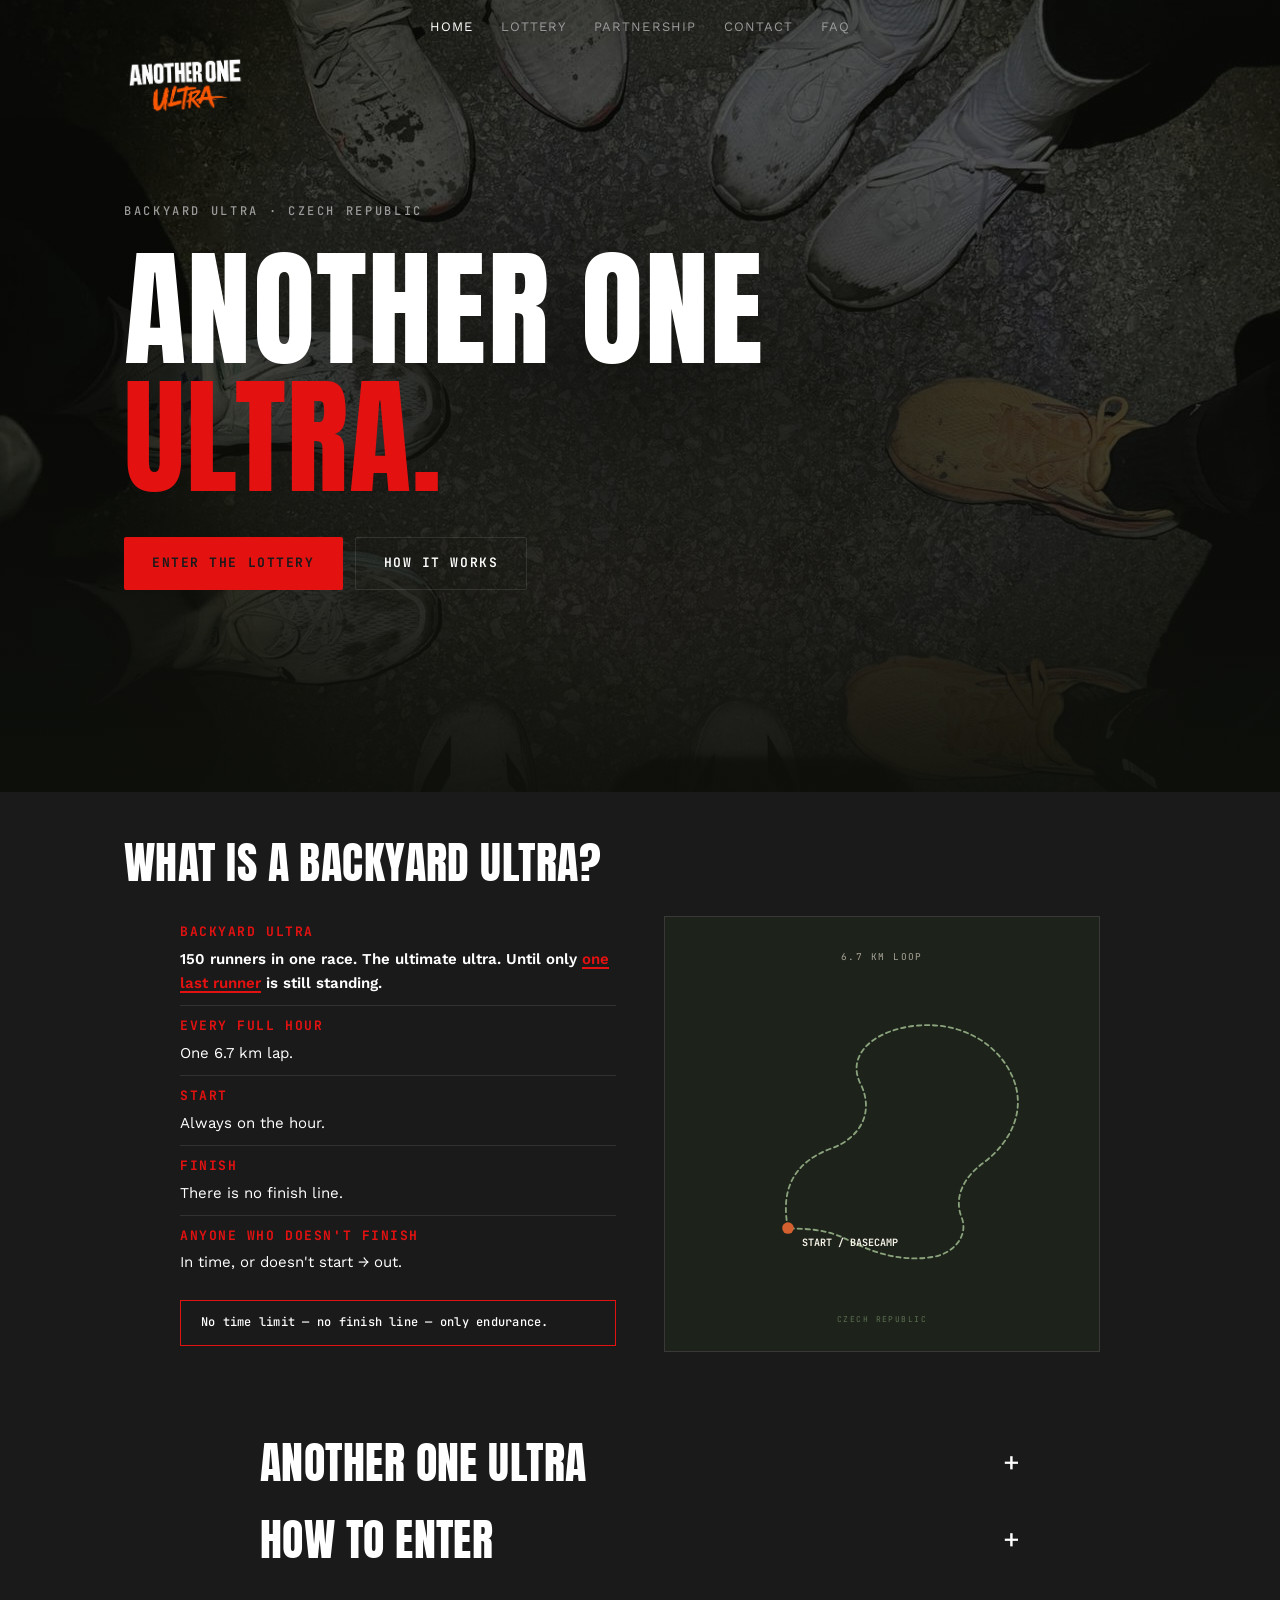
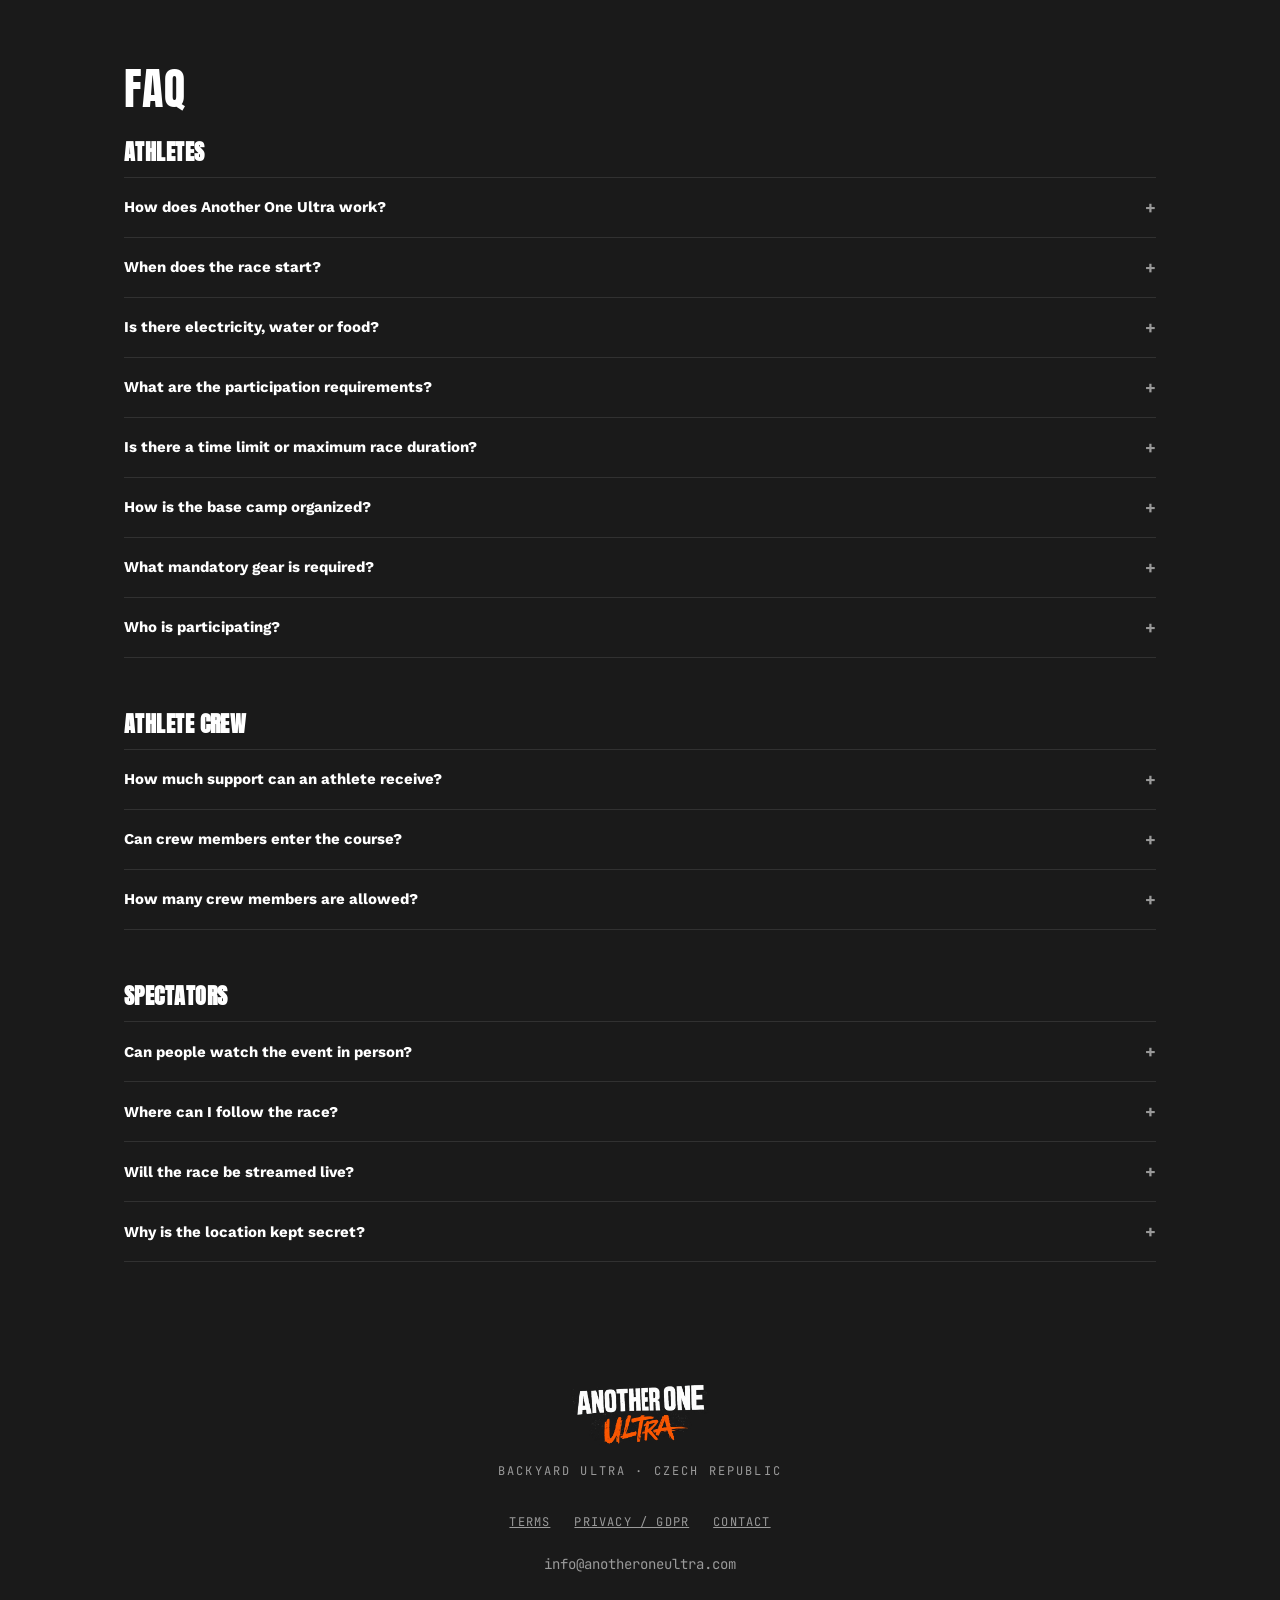
==== index.html @ eb6a9606 "Add files via upload" ====
<!DOCTYPE html>
<html lang="en">
<head>
<meta charset="UTF-8">
<meta name="viewport" content="width=device-width, initial-scale=1.0">
<title>ANOTHER ONE ULTRA — Backyard Ultra, Czech Republic</title>
<link rel="preconnect" href="https://fonts.googleapis.com">
<link rel="preconnect" href="https://fonts.gstatic.com" crossorigin>
<link href="https://fonts.googleapis.com/css2?family=Anton&family=JetBrains+Mono:wght@400;500;700&family=Work+Sans:wght@400;500;600;700&display=swap" rel="stylesheet">
<link rel="stylesheet" href="shared.css?v=2">

</head>
<body>

<nav>
  <div class="inner">
    <button class="menu-toggle" id="menuToggle" aria-label="Menu">
      <span></span><span></span><span></span>
    </button>
    <div class="navlinks">
      <a href="index.html" class="active">Home</a>
      <a href="lottery.html">Lottery</a>
      <a href="partnership.html">Partnership</a>
      <a href="contact.html">Contact</a>
      <a href="faq.html">FAQ</a>
    </div>
    <a href="index.html" class="logo"><img src="logo.png" alt="Another One Ultra"></a>
  </div>
</nav>

<div class="mobile-menu" id="mobileMenu">
  <a href="index.html" class="active">Home</a>
  <a href="lottery.html">Lottery</a>
  <a href="partnership.html">Partnership</a>
  <a href="contact.html">Contact</a>
  <a href="faq.html">FAQ</a>
  <a href="lottery.html" class="nav-cta">Sign up</a>
</div>

<!-- ===== HOME / HERO ===== -->
<header class="hero hero-tall" id="home">
  <img class="hero-photo" src="[data-uri]" alt="" aria-hidden="true">
  <svg class="hero-grain" viewBox="0 0 200 200" preserveAspectRatio="none" xmlns="http://www.w3.org/2000/svg" aria-hidden="true">
    <filter id="grain"><feTurbulence type="fractalNoise" baseFrequency="0.9" numOctaves="2" stitchTiles="stitch"/><feColorMatrix type="saturate" values="0"/></filter>
    <rect width="100%" height="100%" filter="url(#grain)"/>
  </svg>
  <div class="hero-inner wrap">
    <div class="eyebrow">Backyard ultra · Czech Republic</div>
    <h1 class="display">Another one<br><span class="accent">ultra.</span></h1>

    <div class="hero-cta">
      <a href="lottery.html" class="btn-primary">Enter the lottery</a>
      <a href="#format" class="btn-secondary">How it works</a>
    </div>
  </div>
</header>

<!-- ===== WHAT IS A BACKYARD ULTRA ===== -->
<section id="format">
  <div class="wrap">
    <h2 class="section-title display">What is a backyard ultra?</h2>

    <div class="format-center">
      <div class="format-grid">
        <div>
          <div class="format-rule">
            <div class="label">Backyard ultra</div>
            <div class="value lead">150 runners in one race. The ultimate ultra. Until only <span class="hl-ember">one last runner</span> is still standing.</div>
          </div>
          <div class="format-rule">
            <div class="label">Every full hour</div>
            <div class="value">One 6.7 km lap.</div>
          </div>
          <div class="format-rule">
            <div class="label">Start</div>
            <div class="value">Always on the hour.</div>
          </div>
          <div class="format-rule">
            <div class="label">Finish</div>
            <div class="value">There is no finish line.</div>
          </div>
          <div class="format-rule">
            <div class="label">Anyone who doesn't finish</div>
            <div class="value">In time, or doesn't start &rarr; out.</div>
          </div>
          <div class="format-callout">No time limit — no finish line — only endurance.</div>
        </div>

        <div class="course-map">
          <svg viewBox="0 0 600 600" xmlns="http://www.w3.org/2000/svg" preserveAspectRatio="xMidYMid slice">
            <rect width="600" height="600" fill="#1D221B"/>
            <path d="M 170 430
                     C 160 380, 175 340, 230 320
                     C 270 305, 290 270, 270 230
                     C 250 190, 290 155, 350 150
                     C 410 145, 460 175, 480 220
                     C 500 265, 480 310, 440 340
                     C 410 362, 400 390, 410 415
                     C 420 440, 400 465, 370 470
                     C 320 478, 280 460, 250 445
                     C 215 428, 180 432, 170 430 Z"
                  fill="none" stroke="#8AA37C" stroke-width="2.5" stroke-dasharray="6 5" stroke-linecap="round"/>
            <circle cx="170" cy="430" r="8" fill="#D4602F"/>
            <text x="190" y="455" fill="#F4F1E6" font-family="JetBrains Mono, monospace" font-size="14" font-weight="700">START / BASECAMP</text>
            <text x="300" y="60" fill="#A8A597" font-family="JetBrains Mono, monospace" font-size="13" letter-spacing="2" text-anchor="middle">6.7 KM LOOP</text>
            <text x="300" y="560" fill="#5E7253" font-family="JetBrains Mono, monospace" font-size="11" letter-spacing="2" text-anchor="middle">CZECH REPUBLIC</text>
          </svg>
        </div>
      </div>
    </div>
  </div>
</section>

<!-- ===== ANOTHER ONE ULTRA 2.0 / HOW TO ENTER ===== -->
<section id="about">
  <div class="wrap">
    <div class="steps-wrap" id="aboutAnotherOneUltra">
      <button class="steps-toggle" type="button">
        <h2 class="section-title display">Another One Ultra</h2>
        <span class="plus">+</span>
      </button>
      <div class="steps-collapse">
        <div class="sponsor-copy">
          <p>This is it. Another One Ultra is coming to the Czech Republic and we're inviting runners from all over the world to be part of it.</p>
          <p>This year, <span class="hl">150 runners</span> will line up at the start.</p>
          <p>Everyone is welcome to apply, but the final 150 athletes will be <span class="hl">handpicked by the organizing team</span> once the lottery closes.</p>
          <p>Sign up now if you want to be part of it.</p>
        </div>
      </div>
    </div>

    <div class="steps-wrap" id="howToEnterHome">
      <button class="steps-toggle" type="button">
        <h3 class="section-title display">How to enter</h3>
        <span class="plus">+</span>
      </button>
      <div class="steps-collapse">
        <div class="steps">
          <div class="step">
            <div class="num display">01</div>
            <div class="body">
              <div class="hl">Fill out the form using your real name.</div>
              <p>One entry per person only.</p>
            </div>
          </div>
          <div class="step">
            <div class="num display">02</div>
            <div class="body">
              <div class="hl">We will collect all registrations until a date to be announced.</div>
              <p>Follow our Instagram for updates on the registration deadline.</p>
            </div>
          </div>
          <div class="step">
            <div class="num display">03</div>
            <div class="body">
              <div class="hl">After the lottery closes, 150 participants will be selected.</div>
              <p>All selected athletes will receive a personal registration code by email.</p>
            </div>
          </div>
          <div class="step">
            <div class="num display">04</div>
            <div class="body">
              <div class="hl">Using your code, you will have 48 hours to complete the entry</div>
              <p>by paying the registration fee. If the payment is not completed within 48 hours, the code expires and the spot will be reassigned.</p>
            </div>
          </div>
          <div class="step">
            <div class="num display">05</div>
            <div class="body">
              <div class="hl">Once your payment is confirmed, you will receive a final confirmation email.</div>
              <p>If you receive this email, your spot is secured.</p>
            </div>
          </div>
        </div>
      </div>
    </div>
  </div>
</section>

<script>
  document.querySelectorAll('.steps-wrap').forEach(function(wrap){
    var toggle = wrap.querySelector('.steps-toggle');
    var collapse = wrap.querySelector('.steps-collapse');
    toggle.addEventListener('click', function(){
      var isOpen = wrap.classList.toggle('open');
      collapse.style.maxHeight = isOpen ? collapse.scrollHeight + 'px' : null;
    });
  });
</script>

<!-- ===== FAQ ===== -->
<section id="faq">
  <div class="wrap">
    <h2 class="section-title display">FAQ</h2>

    <div class="faq-group">
      <h3>Athletes</h3>
      <div class="faq-item">
        <button class="faq-q">How does Another One Ultra work?<span class="plus">+</span></button>
        <div class="faq-a"><div class="faq-a-inner">Another One Ultra follows the Backyard Ultra format. Every hour, all runners start together on a 6.7 km loop. Anyone who doesn't finish the loop in time and return to the starting corral before the next hour is eliminated. The race continues until only one runner remains — that athlete must then complete one final solo loop to be officially declared the winner.</div></div>
      </div>
      <div class="faq-item">
        <button class="faq-q">When does the race start?<span class="plus">+</span></button>
        <div class="faq-a"><div class="faq-a-inner">It kicks off on Friday in the Czech Republic.</div></div>
      </div>
      <div class="faq-item">
        <button class="faq-q">Is there electricity, water or food?<span class="plus">+</span></button>
        <div class="faq-a"><div class="faq-a-inner">There is no electrical hookup. Water is provided in containers for each athlete. Full catering is not provided — every participant must manage their own nutrition. There is an aid station at the base camp stocked throughout the event, but it is intended only as a supplement and does not replace self-sufficiency.</div></div>
      </div>
      <div class="faq-item">
        <button class="faq-q">What are the participation requirements?<span class="plus">+</span></button>
        <div class="faq-a"><div class="faq-a-inner">Before the start, every athlete must sign a waiver. This document, including all terms and conditions, will be made available ahead of time.</div></div>
      </div>
      <div class="faq-item">
        <button class="faq-q">Is there a time limit or maximum race duration?<span class="plus">+</span></button>
        <div class="faq-a"><div class="faq-a-inner">No. There is no set end time. The race goes on until only one person is able to complete a loop. This unpredictability is exactly what makes the format so unique and challenging.</div></div>
      </div>
      <div class="faq-item">
        <button class="faq-q">How is the base camp organized?<span class="plus">+</span></button>
        <div class="faq-a"><div class="faq-a-inner">Each participant is allocated a 3x3 meter space at the base camp, marked in advance and assigned on a first come, first served basis. As runners drop out during the race, remaining camps may be moved closer to the starting line.</div></div>
      </div>
      <div class="faq-item">
        <button class="faq-q">What mandatory gear is required?<span class="plus">+</span></button>
        <div class="faq-a"><div class="faq-a-inner">Each participant must wear a working headlamp when running in twilight or darkness. Participation without this mandatory gear is not allowed.</div></div>
      </div>
      <div class="faq-item">
        <button class="faq-q">Who is participating?<span class="plus">+</span></button>
        <div class="faq-a"><div class="faq-a-inner">The starting field consists of international ultra runners, athletes, well-known sports personalities, content creators and selected lottery participants.</div></div>
      </div>
    </div>

    <div class="faq-group">
      <h3>Athlete crew</h3>
      <div class="faq-item">
        <button class="faq-q">How much support can an athlete receive?<span class="plus">+</span></button>
        <div class="faq-a"><div class="faq-a-inner">In the base camp, crew members can fully assist their athlete — with setup, nutrition, and preparation for the next loop. However, once the athlete enters the course, any kind of support is strictly prohibited. Even handing over food or gear during a loop will result in the runner's immediate disqualification (DNF).</div></div>
      </div>
      <div class="faq-item">
        <button class="faq-q">Can crew members enter the course?<span class="plus">+</span></button>
        <div class="faq-a"><div class="faq-a-inner">No. Crew members are not allowed on the course. If this rule is broken, the corresponding athlete will be automatically disqualified.</div></div>
      </div>
      <div class="faq-item">
        <button class="faq-q">How many crew members are allowed?<span class="plus">+</span></button>
        <div class="faq-a"><div class="faq-a-inner">Each runner may have up to three crew members. Having a crew is optional, not mandatory.</div></div>
      </div>
    </div>

    <div class="faq-group">
      <h3>Spectators</h3>
      <div class="faq-item">
        <button class="faq-q">Can people watch the event in person?<span class="plus">+</span></button>
        <div class="faq-a"><div class="faq-a-inner">No, on-site spectators are not allowed. This ensures safety and smooth operations during the race.</div></div>
      </div>
      <div class="faq-item">
        <button class="faq-q">Where can I follow the race?<span class="plus">+</span></button>
        <div class="faq-a"><div class="faq-a-inner">All highlights, updates and important information will be shared on our official Instagram channel @anotheroneultra. The race will be streamed live on YouTube, with selected highlights and additional content available after the event.</div></div>
      </div>
      <div class="faq-item">
        <button class="faq-q">Will the race be streamed live?<span class="plus">+</span></button>
        <div class="faq-a"><div class="faq-a-inner">Yes! There will be a 24/7 livestream broadcasting the race from start to finish. In addition, updates, stories, and behind-the-scenes content will be shared regularly on Instagram.</div></div>
      </div>
      <div class="faq-item">
        <button class="faq-q">Why is the location kept secret?<span class="plus">+</span></button>
        <div class="faq-a"><div class="faq-a-inner">The exact location is not disclosed in order to guarantee the safety and smooth running of the event.</div></div>
      </div>
    </div>
  </div>
</section>

<script>
  document.querySelectorAll('.faq-q').forEach(function(btn){
    btn.addEventListener('click', function(){
      var item = btn.closest('.faq-item');
      var answer = item.querySelector('.faq-a');
      var isOpen = item.classList.contains('open');

      document.querySelectorAll('.faq-item.open').forEach(function(openItem){
        if(openItem !== item){
          openItem.classList.remove('open');
          openItem.querySelector('.faq-a').style.maxHeight = null;
        }
      });

      if(isOpen){
        item.classList.remove('open');
        answer.style.maxHeight = null;
      } else {
        item.classList.add('open');
        answer.style.maxHeight = answer.scrollHeight + 'px';
      }
    });
  });
</script>

<footer>
  <div class="wrap">
    <div class="footer-logo"><img src="logo.png" alt="Another One Ultra"></div>
    <div class="footer-tagline mono">BACKYARD ULTRA · CZECH REPUBLIC</div>
    <div class="footer-links">
      <a href="terms.html">Terms</a>
      <a href="privacy.html">Privacy / GDPR</a>
      <a href="contact.html">Contact</a>
    </div>
    <div class="footer-email"><a href="mailto:info@anotheroneultra.com">info@anotheroneultra.com</a></div>
  </div>
</footer>

<script>
  (function(){
    var toggle = document.getElementById('menuToggle');
    var menu = document.getElementById('mobileMenu');
    if (toggle && menu) {
      toggle.addEventListener('click', function(){
        var isOpen = menu.classList.toggle('open');
        toggle.classList.toggle('open', isOpen);
        document.body.style.overflow = isOpen ? 'hidden' : '';
      });
      menu.querySelectorAll('a').forEach(function(link){
        link.addEventListener('click', function(){
          menu.classList.remove('open');
          toggle.classList.remove('open');
          document.body.style.overflow = '';
        });
      });
    }
  })();

  (function(){
    var nav = document.querySelector('nav');
    if (!nav) return;
    function onScroll(){
      if (window.scrollY > 10) {
        nav.classList.add('scrolled');
      } else {
        nav.classList.remove('scrolled');
      }
    }
    onScroll();
    window.addEventListener('scroll', onScroll, { passive: true });
  })();
</script>

</body>
</html>
---- shared.css ----
:root{
  --ink:#1A1A1A;
  --ink-soft:#242424;
  --card:#222222;
  --paper:#FFFFFF;
  --paper-dim:#9A9A9A;
  --moss:#9A9A9A;
  --moss-dim:#707070;
  --ember:#E41111;
  --line: rgba(255,255,255,0.10);
}
*{box-sizing:border-box; margin:0; padding:0;}
html{scroll-behavior:smooth;}
body{
  background:var(--ink);
  color:var(--paper);
  font-family:'Work Sans', sans-serif;
  line-height:1.6;
  -webkit-font-smoothing:antialiased;
}
.wrap{max-width:1080px; margin:0 auto; padding:0 24px;}
.mono{font-family:'JetBrains Mono', monospace;}
.display{
  font-family:'Anton', sans-serif;
  text-transform:uppercase;
  letter-spacing:0.01em;
  line-height:1;
  font-weight:400;
}
a{color:inherit;}

/* ===== NAV ===== */
nav{
  position:fixed; top:0; left:0; right:0; z-index:200;
  background:transparent; border-bottom:1px solid transparent;
  transition:background-color .25s ease, border-color .25s ease;
}
nav.scrolled{
  background:var(--ink); border-bottom:1px solid var(--line);
}
nav .inner{
  display:grid; grid-template-columns:1fr auto 1fr; align-items:center; gap:24px;
  padding:20px 24px; max-width:1080px; margin:0 auto;
}
.logo{
  display:flex; align-items:center;
  justify-self:start; grid-column:1;
}
.logo img{
  height:56px; width:auto; display:block;
}
.navlinks{
  display:flex; gap:28px; font-size:13px; letter-spacing:0.08em; text-transform:uppercase;
  justify-self:center; grid-column:2; align-items:center; white-space:nowrap;
}
.navlinks a{text-decoration:none; color:var(--paper-dim); transition:color .2s; line-height:1;}
.navlinks a:hover{color:var(--moss);}
.navlinks a.active{color:var(--paper);}

/* ===== MOBILE MENU TOGGLE ===== */
.menu-toggle{
  display:none;
  justify-self:start;
  width:36px; height:36px;
  background:none; border:none; cursor:pointer;
  position:relative; z-index:200;
  padding:0;
}
.menu-toggle span{
  position:absolute; top:50%; left:50%;
  width:20px; height:2px; background:var(--paper);
  transform-origin:center;
  transition:transform .25s ease;
}
.menu-toggle span:nth-child(1){transform:translate(-50%,-50%);}
.menu-toggle span:nth-child(2){transform:translate(-50%,-50%) rotate(90deg);}
.menu-toggle span:nth-child(3){display:none;}
.menu-toggle.open span:nth-child(1){transform:translate(-50%,-50%) rotate(45deg);}
.menu-toggle.open span:nth-child(2){transform:translate(-50%,-50%) rotate(-45deg);}

.mobile-menu{
  display:none;
  position:fixed; inset:0; z-index:190;
  background:var(--ink);
  flex-direction:column; align-items:center; justify-content:center;
  gap:32px;
  opacity:0; transform:translateY(-12px);
  pointer-events:none;
  transition:opacity .25s ease, transform .25s ease;
}
.mobile-menu.open{display:flex; opacity:1; transform:translateY(0); pointer-events:auto;}
.mobile-menu a{
  font-family:'JetBrains Mono', monospace; font-size:22px; letter-spacing:0.12em;
  text-transform:uppercase; text-decoration:none; color:var(--paper-dim);
  transition:color .2s;
}
.mobile-menu a.active, .mobile-menu a:hover{color:var(--paper);}
.mobile-menu .nav-cta{margin-top:8px;}

@media (max-width: 860px){
  .navlinks{display:none;}
  .menu-toggle{display:block; grid-column:1; justify-self:start;}
  .logo{grid-column:2;}
  .logo img{height:38px;}
  .mobile-menu{display:flex;}
}

/* ===== HERO (shared across pages) ===== */
.hero{
  min-height:60vh; display:flex; align-items:center; justify-content:flex-start;
  position:relative; overflow:hidden; text-align:left;
  border-bottom:none;
  background:#0D0F0B;
}
.hero.hero-tall{min-height:88vh;}
.hero-photo{
  position:absolute; inset:0; z-index:0; width:100%; height:100%;
  object-fit:cover; object-position:center 30%;
  filter:grayscale(0.15);
}
.hero::before{
  content:"";
  position:absolute; inset:0; z-index:1;
  background:
    radial-gradient(ellipse 55% 45% at 50% 45%, rgba(13,15,11,0.75), transparent 70%),
    linear-gradient(180deg, rgba(13,15,11,0.40) 0%, rgba(13,15,11,0.30) 35%, rgba(13,15,11,0.92) 100%),
    radial-gradient(circle at 50% 90%, rgba(212,96,47,0.08), transparent 60%);
  pointer-events:none;
}
.hero-grain{
  position:absolute; inset:0; z-index:2; width:100%; height:100%;
  opacity:0.12; mix-blend-mode:overlay; pointer-events:none;
}
.hero-inner{position:relative; z-index:3; padding:80px 24px; width:100%; max-width:1080px; margin:0 auto;}
.eyebrow{
  font-family:'JetBrains Mono', monospace; font-size:12px; font-weight:500;
  letter-spacing:0.22em; text-transform:uppercase; color:var(--moss);
  margin-bottom:24px;
}
.hero h1{
  font-size:clamp(48px, 11vw, 128px);
  color:var(--paper);
}
.hero h1.page-title{font-size:clamp(36px, 7vw, 76px);}
.hero h1 .accent{color:var(--ember);}
.hero-sub{
  margin:28px 0 0; font-size:17px; color:var(--paper); max-width:440px; line-height:1.5;
}
.hero-cta{margin-top:36px; display:flex; gap:12px; justify-content:flex-start; flex-wrap:wrap;}
.btn-secondary{
  display:inline-flex; align-items:center; justify-content:center; gap:8px;
  font-family:'JetBrains Mono', monospace; font-weight:600;
  font-size:13px; letter-spacing:0.12em; text-transform:uppercase;
  background:transparent; color:var(--paper); border:1px solid var(--line);
  padding:15px 28px; text-decoration:none; cursor:pointer; border-radius:2px;
  transition:border-color .2s;
}
.btn-secondary:hover{border-color:var(--moss);}

/* ===== SECTION GENERAL ===== */
section{padding:40px 0; border-bottom:none;}
.section-title{
  font-size:clamp(28px, 4vw, 44px); text-align:left; margin-bottom:24px;
}
.section-lead{
  max-width:720px; margin:-8px 0 24px; text-align:left;
  font-size:16px; color:var(--paper-dim); line-height:1.5;
}

/* ===== FORMAT (centered two-column block) ===== */
#format{padding:48px 0;}
#format .section-title{margin-bottom:32px;}
.format-center{max-width:920px; margin:0 auto;}
.format-grid{display:grid; grid-template-columns:1fr 1fr; gap:48px; align-items:center;}
@media (max-width:860px){ .format-grid{grid-template-columns:1fr; gap:32px;} }
.format-rule{padding:10px 0; border-top:1px solid var(--line);}
.format-rule:first-child{border-top:none; padding-top:0;}
.format-rule .label{
  font-family:'JetBrains Mono', monospace; font-size:13px; font-weight:700;
  letter-spacing:0.12em; text-transform:uppercase; color:var(--ember); margin-bottom:4px;
}
.format-rule .value{font-size:15px; color:var(--paper);}
.format-rule .value.lead{font-weight:600;}
.format-rule .value .hl-ember{
  color:var(--ember); text-decoration:underline; text-decoration-color:var(--ember);
  text-decoration-thickness:2px; text-underline-offset:3px;
}
.format-callout{
  margin-top:16px; padding:12px 20px; border:1px solid var(--ember);
  font-family:'JetBrains Mono', monospace; font-size:12px; font-weight:500;
  letter-spacing:0.02em; color:var(--paper); text-align:left;
}

.course-map{
  aspect-ratio:1/1; border:1px solid var(--line); background:var(--card);
  overflow:hidden;
}
.course-map svg{width:100%; height:100%; display:block;}

/* ===== LOTTERY ===== */
#lottery-section{
  position:relative;
  background-image:
    linear-gradient(180deg, rgba(17,20,15,0.88) 0%, rgba(17,20,15,0.94) 60%, var(--ink) 100%),
    url('[data-uri]');
  background-size:cover; background-position:center 35%; background-repeat:no-repeat;
}
#lottery-section .section-title{margin-bottom:0;}
.marquee{
  overflow:hidden; white-space:nowrap; position:relative;
  padding:22px 0; margin:48px 0; background:var(--ember);
}
.marquee-grain{
  position:absolute; inset:0; width:100%; height:100%; opacity:0.22; mix-blend-mode:multiply; pointer-events:none;
}
.marquee-track{display:inline-flex; gap:40px; animation:marquee 22s linear infinite; position:relative; z-index:1;}
.marquee span{
  font-family:'Anton', sans-serif; text-transform:uppercase; font-size:clamp(20px,3.4vw,34px);
  letter-spacing:0.02em; color:var(--ink); display:inline-flex; align-items:center; gap:40px;
}
.marquee span .dot{color:var(--paper); font-family:'JetBrains Mono', monospace; font-size:0.6em;}
@keyframes marquee{
  from{transform:translateX(0);}
  to{transform:translateX(-50%);}
}
.lottery-grid{display:grid; grid-template-columns:1.1fr 0.9fr; gap:56px; align-items:start;}
@media (max-width:860px){ .lottery-grid{grid-template-columns:1fr; gap:40px;} }
.lottery-copy p{font-size:16px; color:var(--paper); margin-bottom:12px; line-height:1.5;}
.lottery-copy .hl{color:var(--ember); font-weight:600;}
.lottery-card{
  border:1px solid var(--moss-dim); background:var(--card); padding:32px;
  display:flex; flex-direction:column; gap:8px;
}
.lottery-card .tag{
  font-family:'JetBrains Mono', monospace; font-size:11px; letter-spacing:0.18em;
  text-transform:uppercase; color:var(--moss); margin-bottom:8px;
}
.lottery-card h3{font-size:24px; margin-bottom:14px;}
.lottery-stats{display:grid; grid-template-columns:1fr 1fr; gap:1px; background:var(--line); border:1px solid var(--line); margin-bottom:20px;}
.lottery-stat{background:var(--ink); padding:16px;}
.lottery-stat .val{font-family:'JetBrains Mono', monospace; font-size:22px; font-weight:700;}
.lottery-stat .lbl{font-size:11px; letter-spacing:0.1em; text-transform:uppercase; color:var(--paper-dim); margin-top:4px;}

/* ===== HOW IT WORKS (lottery steps) ===== */
.steps-toggle{
  max-width:760px; margin:0 auto;
  display:flex; align-items:center; justify-content:space-between;
  cursor:pointer; padding:0 0 24px; border:none; background:none; width:100%;
  text-align:left; color:var(--paper); font:inherit;
}
.steps-wrap + .steps-wrap{margin-top:8px;}
.steps-toggle .section-title{margin-bottom:0; text-align:left; flex:1; color:var(--paper);}
.steps-toggle .plus{
  font-family:'JetBrains Mono', monospace; font-size:28px; color:var(--paper);
  flex-shrink:0; transition:transform .2s; margin-left:24px;
}
.steps-wrap.open .steps-toggle .plus{transform:rotate(45deg);}
.steps-collapse{max-height:0; overflow:hidden; transition:max-height .3s ease;}
.steps-collapse .sponsor-copy{padding-top:8px; margin-bottom:0;}
.steps{max-width:760px; margin:0 auto; counter-reset:step; padding-top:8px;}
.step{
  display:grid; grid-template-columns:48px 1fr; gap:20px;
  padding:14px 0; border-top:1px solid var(--line);
}
.step:first-child{border-top:none; padding-top:0;}
.step .num{
  font-family:'Anton', sans-serif; font-size:24px; color:var(--ember);
}
.step .body p{font-size:15px; line-height:1.6; color:var(--paper); margin-top:4px;}
.step .body .hl{color:var(--paper); font-weight:600; font-size:15px;}
.steps-note{
  max-width:760px; margin:24px 0 0; text-align:left;
  font-size:14px; color:var(--paper-dim);
}
.steps-note a{color:var(--ember); text-decoration:underline;}

/* ===== PARTNERSHIP / CONTACT ===== */
.sponsor-copy{max-width:900px; margin:0 0 24px; text-align:left;}
.sponsor-copy p{font-size:18px; color:var(--paper); margin-bottom:10px; line-height:1.5;}
.sponsor-copy .cta{font-family:'JetBrains Mono', monospace; color:var(--ember); font-weight:700; letter-spacing:0.06em; font-size:18px;}

.form-grid{max-width:640px; margin:0 auto; display:flex; flex-direction:column; gap:24px;}
.form-row{display:grid; grid-template-columns:1fr 1fr; gap:16px;}
@media (max-width:560px){ .form-row{grid-template-columns:1fr;} }
.field label{
  display:block; font-size:14px; font-weight:600; margin-bottom:8px;
}
.field label .req{
  font-family:'JetBrains Mono', monospace; font-size:12px; font-weight:400;
  color:var(--paper-dim); text-transform:none; margin-left:6px;
}
.field input, .field textarea, .field select{
  width:100%; background:var(--card); border:1px solid var(--line);
  border-radius:2px; padding:12px 14px; color:var(--paper);
  font-family:'Work Sans', sans-serif; font-size:14px;
  outline:none; transition:border-color .2s;
}
.field input:focus, .field textarea:focus, .field select:focus{border-color:var(--moss);}
.field textarea{min-height:140px; resize:vertical;}
.field select{appearance:none; cursor:pointer;}
.btn-primary{
  display:inline-flex; align-items:center; justify-content:center; gap:8px;
  font-family:'JetBrains Mono', monospace; font-weight:700;
  font-size:13px; letter-spacing:0.12em; text-transform:uppercase;
  background:var(--ember); color:var(--ink); padding:16px 28px;
  text-decoration:none; border:none; cursor:pointer; border-radius:2px;
  transition:opacity .2s;
}
.btn-primary:hover{opacity:0.88;}
.form-grid .btn-primary{width:100%;}
.form-status{
  text-align:center; font-size:14px; font-family:'JetBrains Mono', monospace;
  min-height:20px;
}
.form-status.success{color:var(--moss);}
.form-status.error{color:var(--ember);}

.contact-links{max-width:640px; margin:48px 0 0; text-align:left;}
.contact-links p{font-size:15px; color:var(--paper-dim); margin-bottom:8px;}
.contact-links a{color:var(--ember); text-decoration:underline;}

/* ===== FAQ ===== */
.faq-group{margin-bottom:48px;}
.faq-group:last-child{margin-bottom:0;}
.faq-group h3{
  font-family:'Anton', sans-serif; text-transform:uppercase; font-size:22px;
  letter-spacing:0.02em; margin-bottom:8px;
}
.faq-item{border-top:1px solid var(--line);}
.faq-item:last-child{border-bottom:1px solid var(--line);}
.faq-q{
  width:100%; background:none; border:none; color:var(--paper);
  text-align:left; padding:18px 0; font-size:15px; font-weight:700;
  cursor:pointer; display:flex; justify-content:space-between; align-items:center; gap:16px;
  font-family:'Work Sans', sans-serif;
}
.faq-q .plus{
  font-family:'JetBrains Mono', monospace; font-size:18px; color:var(--moss);
  flex-shrink:0; transition:transform .2s;
}
.faq-item.open .plus{transform:rotate(45deg);}
.faq-a{
  max-height:0; overflow:hidden; transition:max-height .25s ease;
}
.faq-a-inner{padding:0 0 18px; font-size:15px; line-height:1.5; color:var(--paper-dim); max-width:760px;}

/* ===== LEGAL PAGES ===== */
.legal h2{font-size:clamp(24px,4vw,36px); margin-bottom:8px;}
.legal h3{font-size:18px; margin:32px 0 8px; color:var(--paper);}
.legal p, .legal li{font-size:16px; line-height:1.5; color:var(--paper); margin-bottom:10px;}
.legal ul{padding-left:20px; margin-bottom:12px;}
.legal .updated{font-family:'JetBrains Mono', monospace; font-size:12px; color:var(--moss); margin-bottom:32px; letter-spacing:0.05em;}

/* ===== FOOTER ===== */
footer{padding:80px 0; text-align:center;}
.footer-logo{display:flex; justify-content:center; margin-bottom:16px;}
.footer-logo img{height:64px; width:auto;}
.footer-tagline{
  font-size:12px; letter-spacing:0.18em; text-transform:uppercase;
  color:var(--paper-dim); margin-bottom:32px;
}
.footer-links{
  font-family:'JetBrains Mono', monospace; font-size:12px; letter-spacing:0.1em; text-transform:uppercase;
  display:flex; gap:24px; justify-content:center; margin-bottom:20px; flex-wrap:wrap;
}
.footer-links a{text-decoration:underline; color:var(--paper-dim); transition:color .2s;}
.footer-links a:hover{color:var(--ember);}
.footer-email{font-family:'JetBrains Mono', monospace; font-size:14px; color:var(--paper-dim);}
.footer-email a{text-decoration:none; color:var(--paper-dim); transition:color .2s;}
.footer-email a:hover{color:var(--moss);}
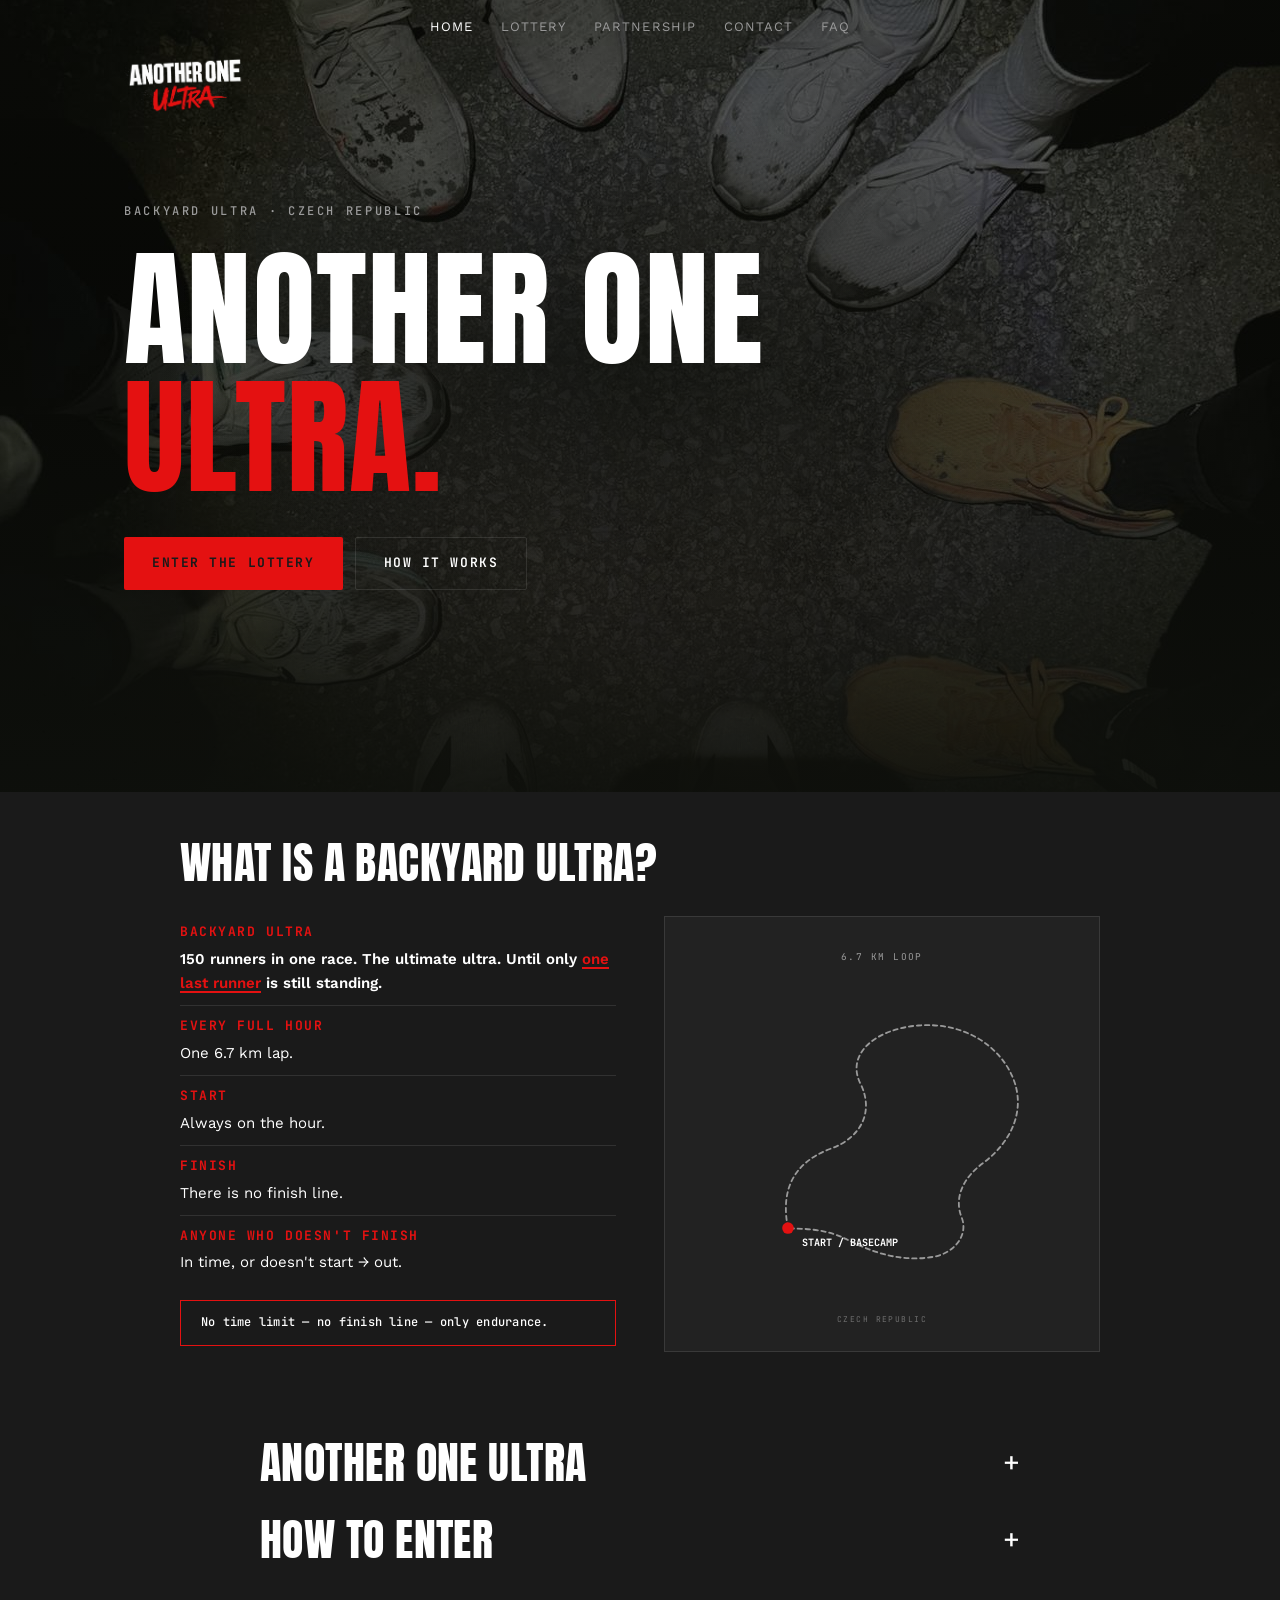
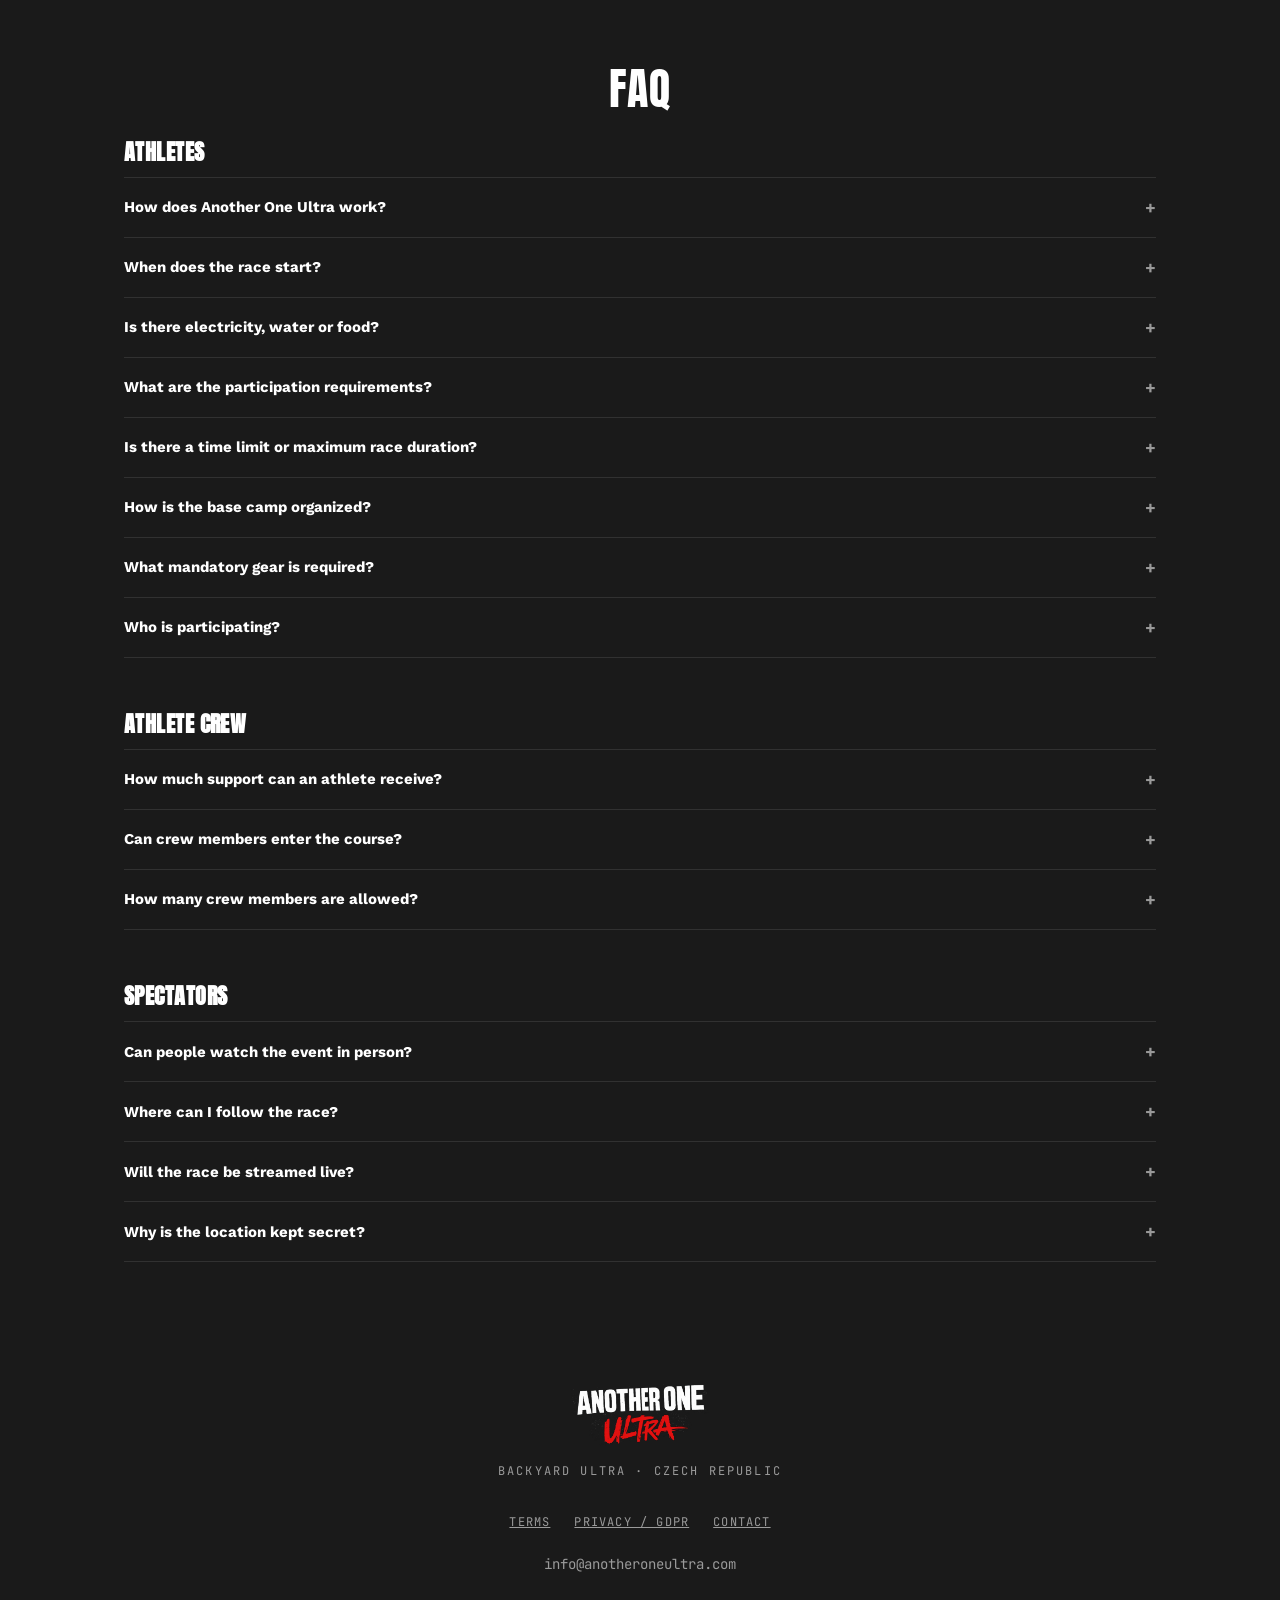
==== commit a0124ec8: "Add files via upload" ====
--- a/index.html
+++ b/index.html
@@ -88,7 +88,7 @@
 
         <div class="course-map">
           <svg viewBox="0 0 600 600" xmlns="http://www.w3.org/2000/svg" preserveAspectRatio="xMidYMid slice">
-            <rect width="600" height="600" fill="#1D221B"/>
+            <rect width="600" height="600" fill="#222222"/>
             <path d="M 170 430
                      C 160 380, 175 340, 230 320
                      C 270 305, 290 270, 270 230
@@ -99,11 +99,11 @@
                      C 420 440, 400 465, 370 470
                      C 320 478, 280 460, 250 445
                      C 215 428, 180 432, 170 430 Z"
-                  fill="none" stroke="#8AA37C" stroke-width="2.5" stroke-dasharray="6 5" stroke-linecap="round"/>
-            <circle cx="170" cy="430" r="8" fill="#D4602F"/>
-            <text x="190" y="455" fill="#F4F1E6" font-family="JetBrains Mono, monospace" font-size="14" font-weight="700">START / BASECAMP</text>
-            <text x="300" y="60" fill="#A8A597" font-family="JetBrains Mono, monospace" font-size="13" letter-spacing="2" text-anchor="middle">6.7 KM LOOP</text>
-            <text x="300" y="560" fill="#5E7253" font-family="JetBrains Mono, monospace" font-size="11" letter-spacing="2" text-anchor="middle">CZECH REPUBLIC</text>
+                  fill="none" stroke="#9A9A9A" stroke-width="2.5" stroke-dasharray="6 5" stroke-linecap="round"/>
+            <circle cx="170" cy="430" r="8" fill="#E41111"/>
+            <text x="190" y="455" fill="#FFFFFF" font-family="JetBrains Mono, monospace" font-size="14" font-weight="700">START / BASECAMP</text>
+            <text x="300" y="60" fill="#9A9A9A" font-family="JetBrains Mono, monospace" font-size="13" letter-spacing="2" text-anchor="middle">6.7 KM LOOP</text>
+            <text x="300" y="560" fill="#707070" font-family="JetBrains Mono, monospace" font-size="11" letter-spacing="2" text-anchor="middle">CZECH REPUBLIC</text>
           </svg>
         </div>
       </div>
--- a/shared.css
+++ b/shared.css
@@ -160,16 +160,16 @@
 /* ===== SECTION GENERAL ===== */
 section{padding:40px 0; border-bottom:none;}
 .section-title{
-  font-size:clamp(28px, 4vw, 44px); text-align:left; margin-bottom:24px;
+  font-size:clamp(28px, 4vw, 44px); text-align:center; margin-bottom:24px;
 }
 .section-lead{
-  max-width:720px; margin:-8px 0 24px; text-align:left;
+  max-width:720px; margin:-8px auto 24px; text-align:center;
   font-size:16px; color:var(--paper-dim); line-height:1.5;
 }
 
 /* ===== FORMAT (centered two-column block) ===== */
 #format{padding:48px 0;}
-#format .section-title{margin-bottom:32px;}
+#format .section-title{margin-bottom:32px; text-align:left; max-width:920px; margin-left:auto; margin-right:auto;}
 .format-center{max-width:920px; margin:0 auto;}
 .format-grid{display:grid; grid-template-columns:1fr 1fr; gap:48px; align-items:center;}
 @media (max-width:860px){ .format-grid{grid-template-columns:1fr; gap:32px;} }
@@ -208,17 +208,18 @@
 #lottery-section .section-title{margin-bottom:0;}
 .marquee{
   overflow:hidden; white-space:nowrap; position:relative;
-  padding:22px 0; margin:48px 0; background:var(--ember);
+  padding:12px 0; margin:40px 0; background:var(--card);
+  border-top:1px solid var(--line); border-bottom:1px solid var(--line);
 }
 .marquee-grain{
-  position:absolute; inset:0; width:100%; height:100%; opacity:0.22; mix-blend-mode:multiply; pointer-events:none;
+  position:absolute; inset:0; width:100%; height:100%; opacity:0.06; mix-blend-mode:overlay; pointer-events:none;
 }
 .marquee-track{display:inline-flex; gap:40px; animation:marquee 22s linear infinite; position:relative; z-index:1;}
 .marquee span{
-  font-family:'Anton', sans-serif; text-transform:uppercase; font-size:clamp(20px,3.4vw,34px);
-  letter-spacing:0.02em; color:var(--ink); display:inline-flex; align-items:center; gap:40px;
-}
-.marquee span .dot{color:var(--paper); font-family:'JetBrains Mono', monospace; font-size:0.6em;}
+  font-family:'JetBrains Mono', monospace; text-transform:uppercase; font-weight:700; font-size:13px;
+  letter-spacing:0.18em; color:var(--ember); display:inline-flex; align-items:center; gap:40px;
+}
+.marquee span .dot{color:var(--paper-dim); font-family:'JetBrains Mono', monospace; font-size:0.8em;}
 @keyframes marquee{
   from{transform:translateX(0);}
   to{transform:translateX(-50%);}
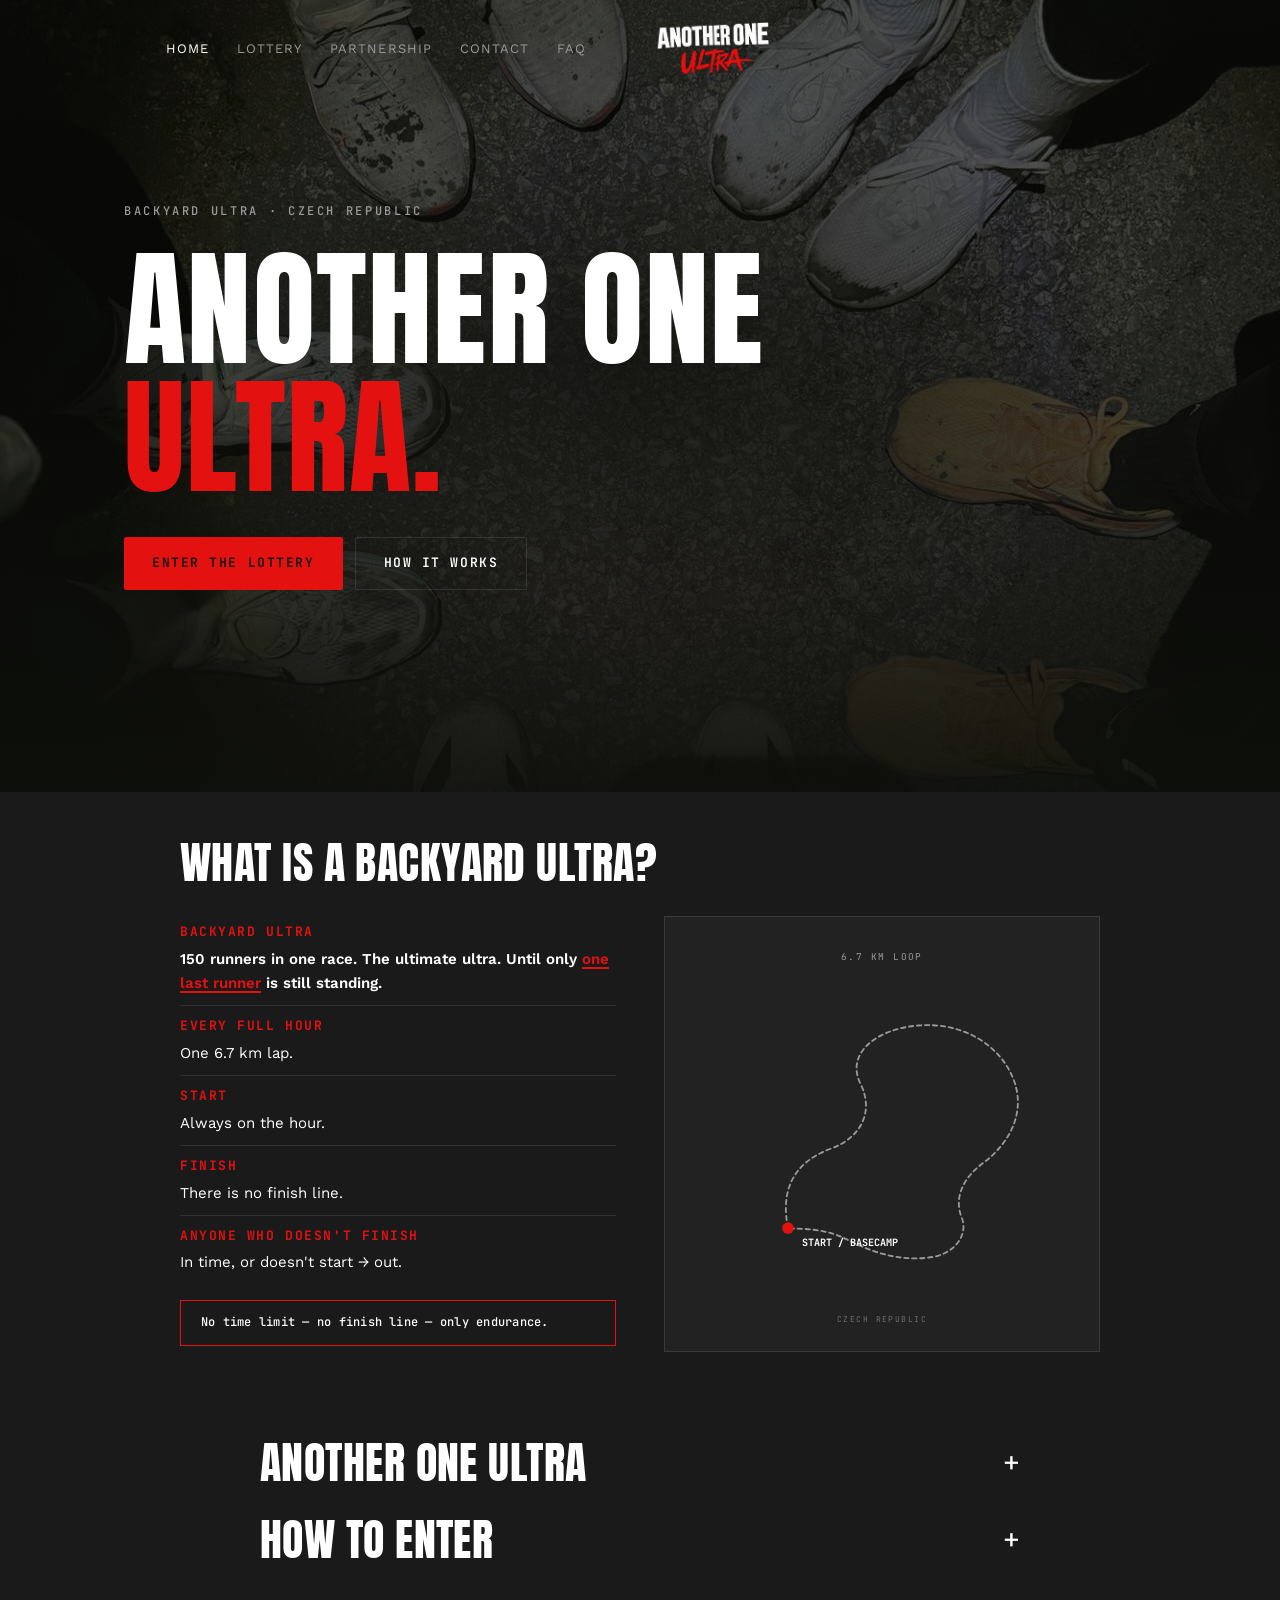
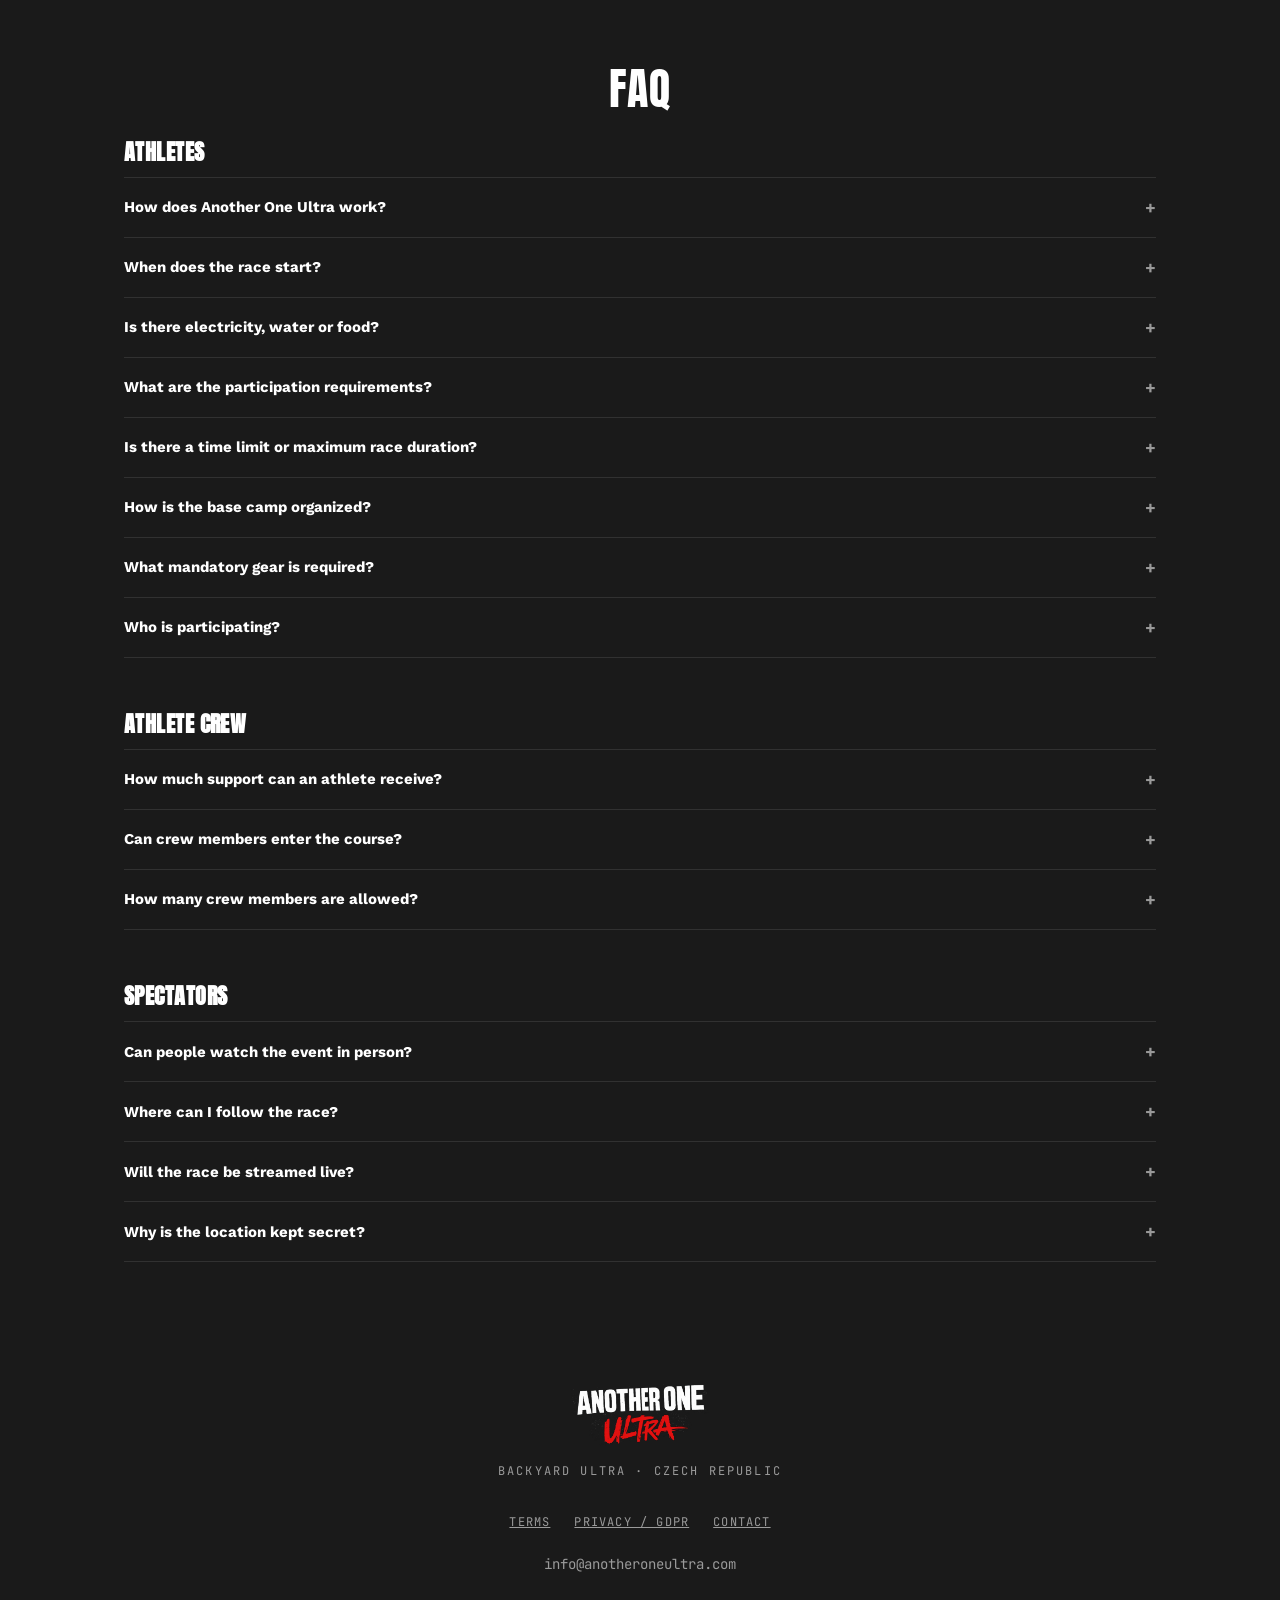
==== commit f93b8252: "Add files via upload" ====
--- a/index.html
+++ b/index.html
@@ -7,7 +7,7 @@
 <link rel="preconnect" href="https://fonts.googleapis.com">
 <link rel="preconnect" href="https://fonts.gstatic.com" crossorigin>
 <link href="https://fonts.googleapis.com/css2?family=Anton&family=JetBrains+Mono:wght@400;500;700&family=Work+Sans:wght@400;500;600;700&display=swap" rel="stylesheet">
-<link rel="stylesheet" href="shared.css?v=2">
+<link rel="stylesheet" href="shared.css?v=5">
 
 </head>
 <body>
--- a/shared.css
+++ b/shared.css
@@ -39,19 +39,19 @@
   background:var(--ink); border-bottom:1px solid var(--line);
 }
 nav .inner{
-  display:grid; grid-template-columns:1fr auto 1fr; align-items:center; gap:24px;
+  display:flex; align-items:center; justify-content:space-between; gap:24px;
   padding:20px 24px; max-width:1080px; margin:0 auto;
 }
 .logo{
   display:flex; align-items:center;
-  justify-self:start; grid-column:1;
+  flex:1;
 }
 .logo img{
-  height:56px; width:auto; display:block;
+  height:56px; width:auto; display:block; vertical-align:middle;
 }
 .navlinks{
   display:flex; gap:28px; font-size:13px; letter-spacing:0.08em; text-transform:uppercase;
-  justify-self:center; grid-column:2; align-items:center; white-space:nowrap;
+  align-items:center; white-space:nowrap; flex:1; justify-content:center;
 }
 .navlinks a{text-decoration:none; color:var(--paper-dim); transition:color .2s; line-height:1;}
 .navlinks a:hover{color:var(--moss);}
@@ -60,11 +60,10 @@
 /* ===== MOBILE MENU TOGGLE ===== */
 .menu-toggle{
   display:none;
-  justify-self:start;
   width:36px; height:36px;
   background:none; border:none; cursor:pointer;
   position:relative; z-index:200;
-  padding:0;
+  padding:0; flex-shrink:0;
 }
 .menu-toggle span{
   position:absolute; top:50%; left:50%;
@@ -99,8 +98,8 @@
 
 @media (max-width: 860px){
   .navlinks{display:none;}
-  .menu-toggle{display:block; grid-column:1; justify-self:start;}
-  .logo{grid-column:2;}
+  .menu-toggle{display:block;}
+  .logo{flex:1; justify-content:center;}
   .logo img{height:38px;}
   .mobile-menu{display:flex;}
 }
@@ -277,6 +276,7 @@
 
 /* ===== PARTNERSHIP / CONTACT ===== */
 .sponsor-copy{max-width:900px; margin:0 0 24px; text-align:left;}
+.sponsor-copy.centered{margin:0 auto 24px; text-align:left; max-width:640px;}
 .sponsor-copy p{font-size:18px; color:var(--paper); margin-bottom:10px; line-height:1.5;}
 .sponsor-copy .cta{font-family:'JetBrains Mono', monospace; color:var(--ember); font-weight:700; letter-spacing:0.06em; font-size:18px;}
 
@@ -316,7 +316,7 @@
 .form-status.success{color:var(--moss);}
 .form-status.error{color:var(--ember);}
 
-.contact-links{max-width:640px; margin:48px 0 0; text-align:left;}
+.contact-links{max-width:640px; margin:48px auto 0; text-align:left;}
 .contact-links p{font-size:15px; color:var(--paper-dim); margin-bottom:8px;}
 .contact-links a{color:var(--ember); text-decoration:underline;}
 
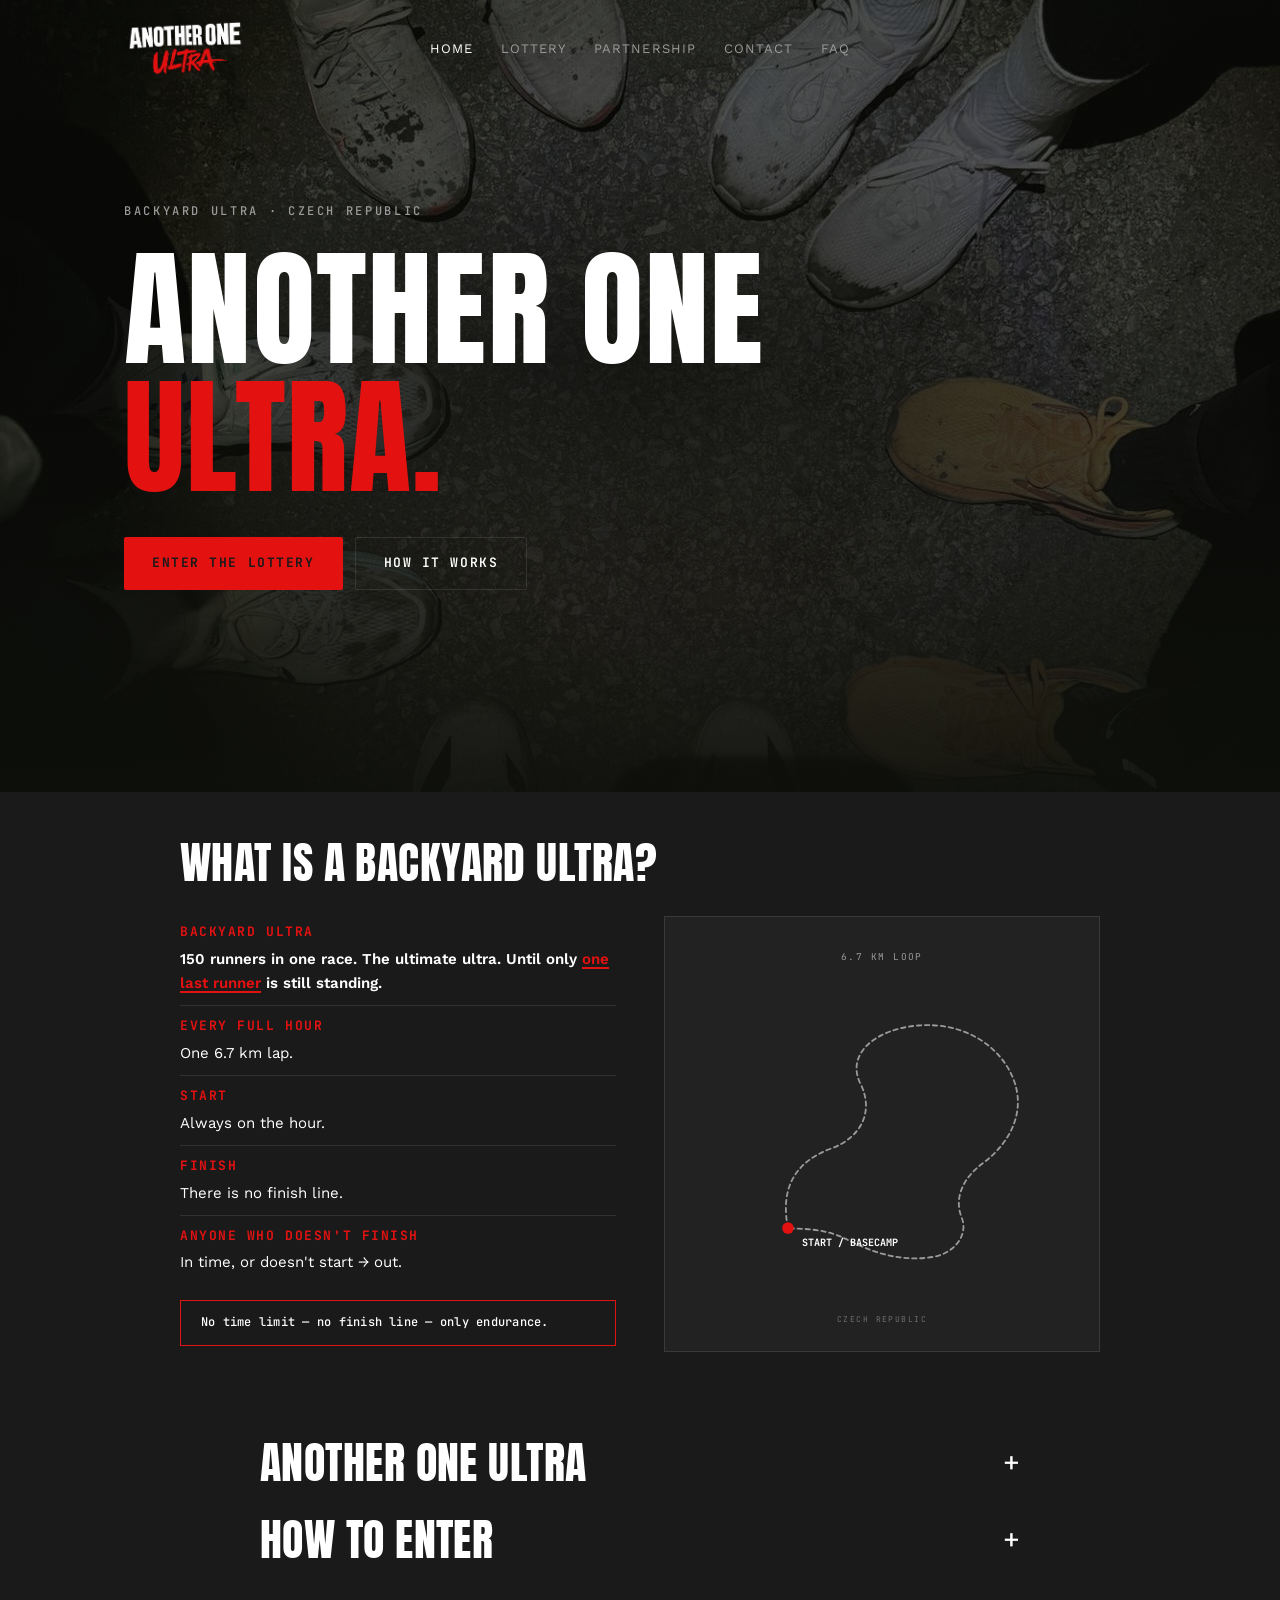
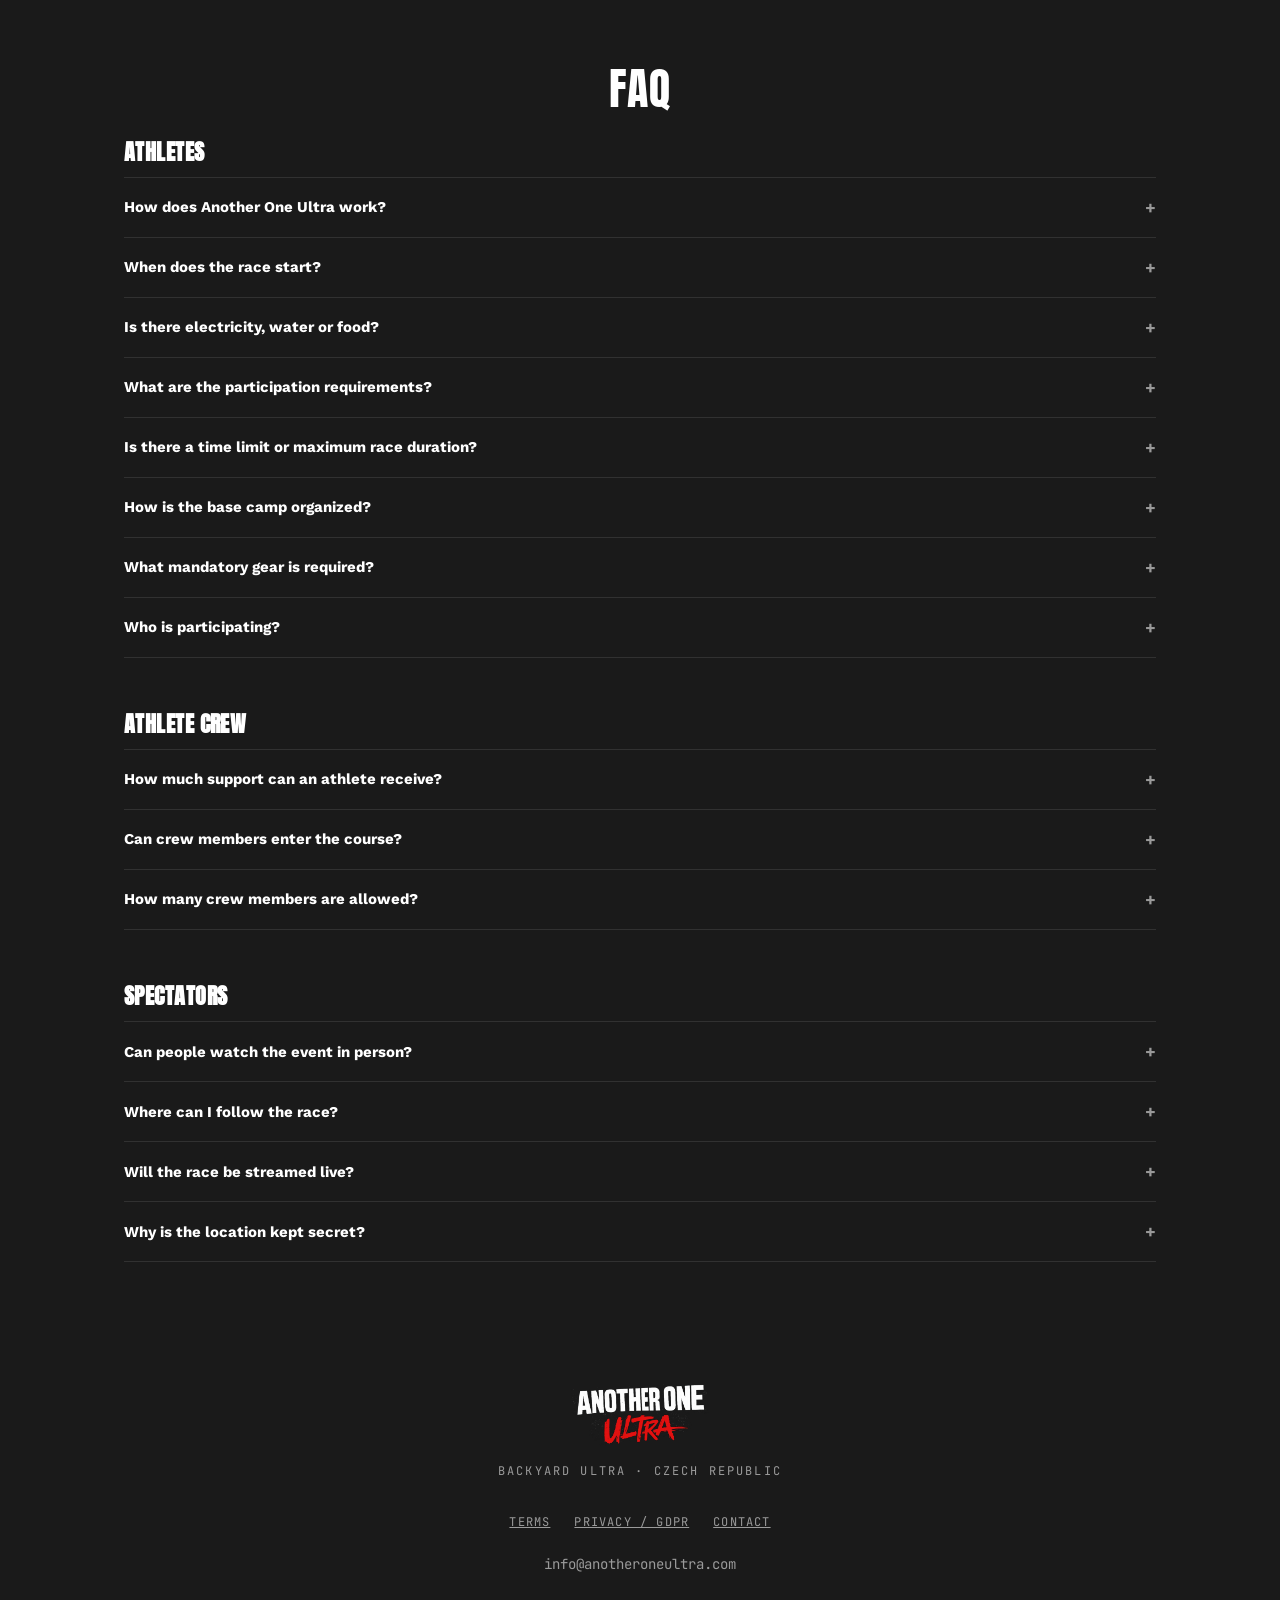
==== commit 3e8a5623: "Add files via upload" ====
--- a/index.html
+++ b/index.html
@@ -7,7 +7,7 @@
 <link rel="preconnect" href="https://fonts.googleapis.com">
 <link rel="preconnect" href="https://fonts.gstatic.com" crossorigin>
 <link href="https://fonts.googleapis.com/css2?family=Anton&family=JetBrains+Mono:wght@400;500;700&family=Work+Sans:wght@400;500;600;700&display=swap" rel="stylesheet">
-<link rel="stylesheet" href="shared.css?v=5">
+<link rel="stylesheet" href="shared.css?v=6">
 
 </head>
 <body>
--- a/shared.css
+++ b/shared.css
@@ -39,19 +39,21 @@
   background:var(--ink); border-bottom:1px solid var(--line);
 }
 nav .inner{
-  display:flex; align-items:center; justify-content:space-between; gap:24px;
+  position:relative;
+  display:flex; align-items:center;
   padding:20px 24px; max-width:1080px; margin:0 auto;
+  min-height:56px;
 }
 .logo{
   display:flex; align-items:center;
-  flex:1;
 }
 .logo img{
   height:56px; width:auto; display:block; vertical-align:middle;
 }
 .navlinks{
+  position:absolute; left:50%; top:50%; transform:translate(-50%,-50%);
   display:flex; gap:28px; font-size:13px; letter-spacing:0.08em; text-transform:uppercase;
-  align-items:center; white-space:nowrap; flex:1; justify-content:center;
+  align-items:center; white-space:nowrap;
 }
 .navlinks a{text-decoration:none; color:var(--paper-dim); transition:color .2s; line-height:1;}
 .navlinks a:hover{color:var(--moss);}
@@ -99,7 +101,7 @@
 @media (max-width: 860px){
   .navlinks{display:none;}
   .menu-toggle{display:block;}
-  .logo{flex:1; justify-content:center;}
+  .logo{position:absolute; left:50%; top:50%; transform:translate(-50%,-50%);}
   .logo img{height:38px;}
   .mobile-menu{display:flex;}
 }
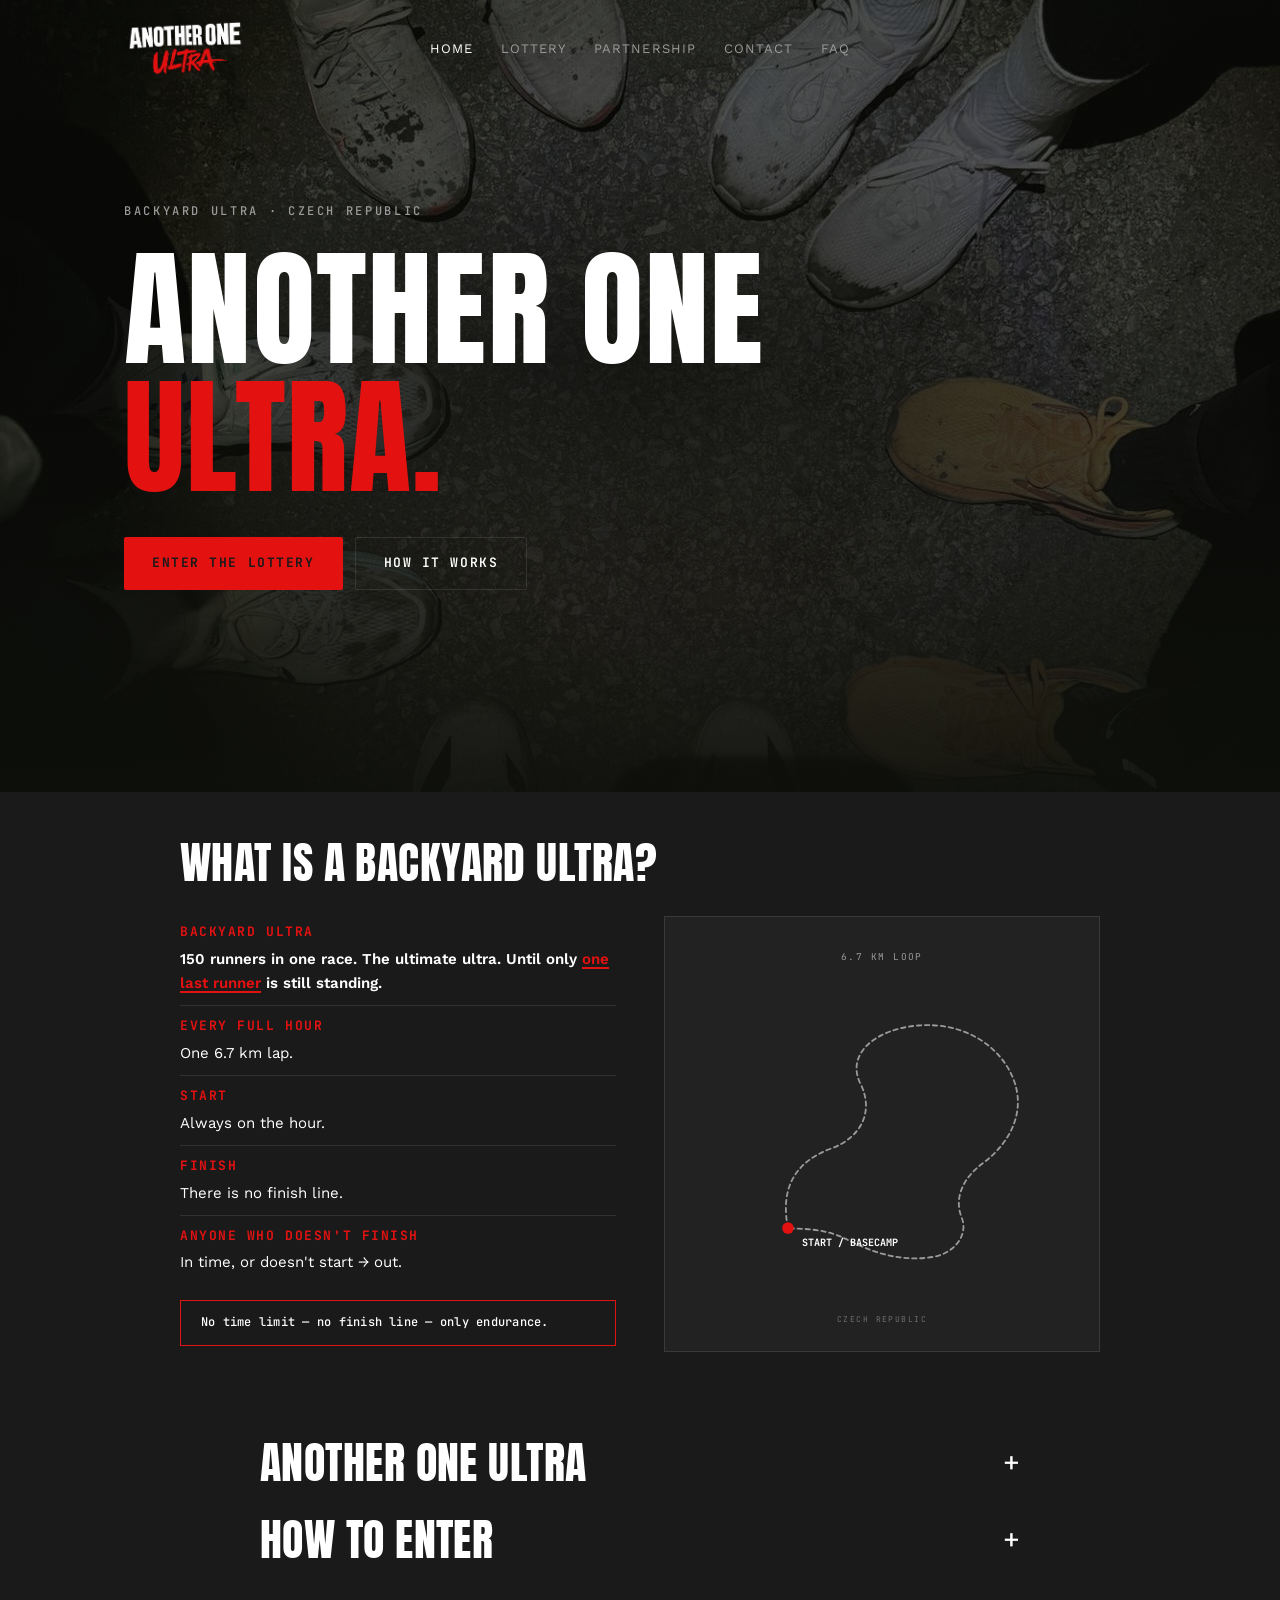
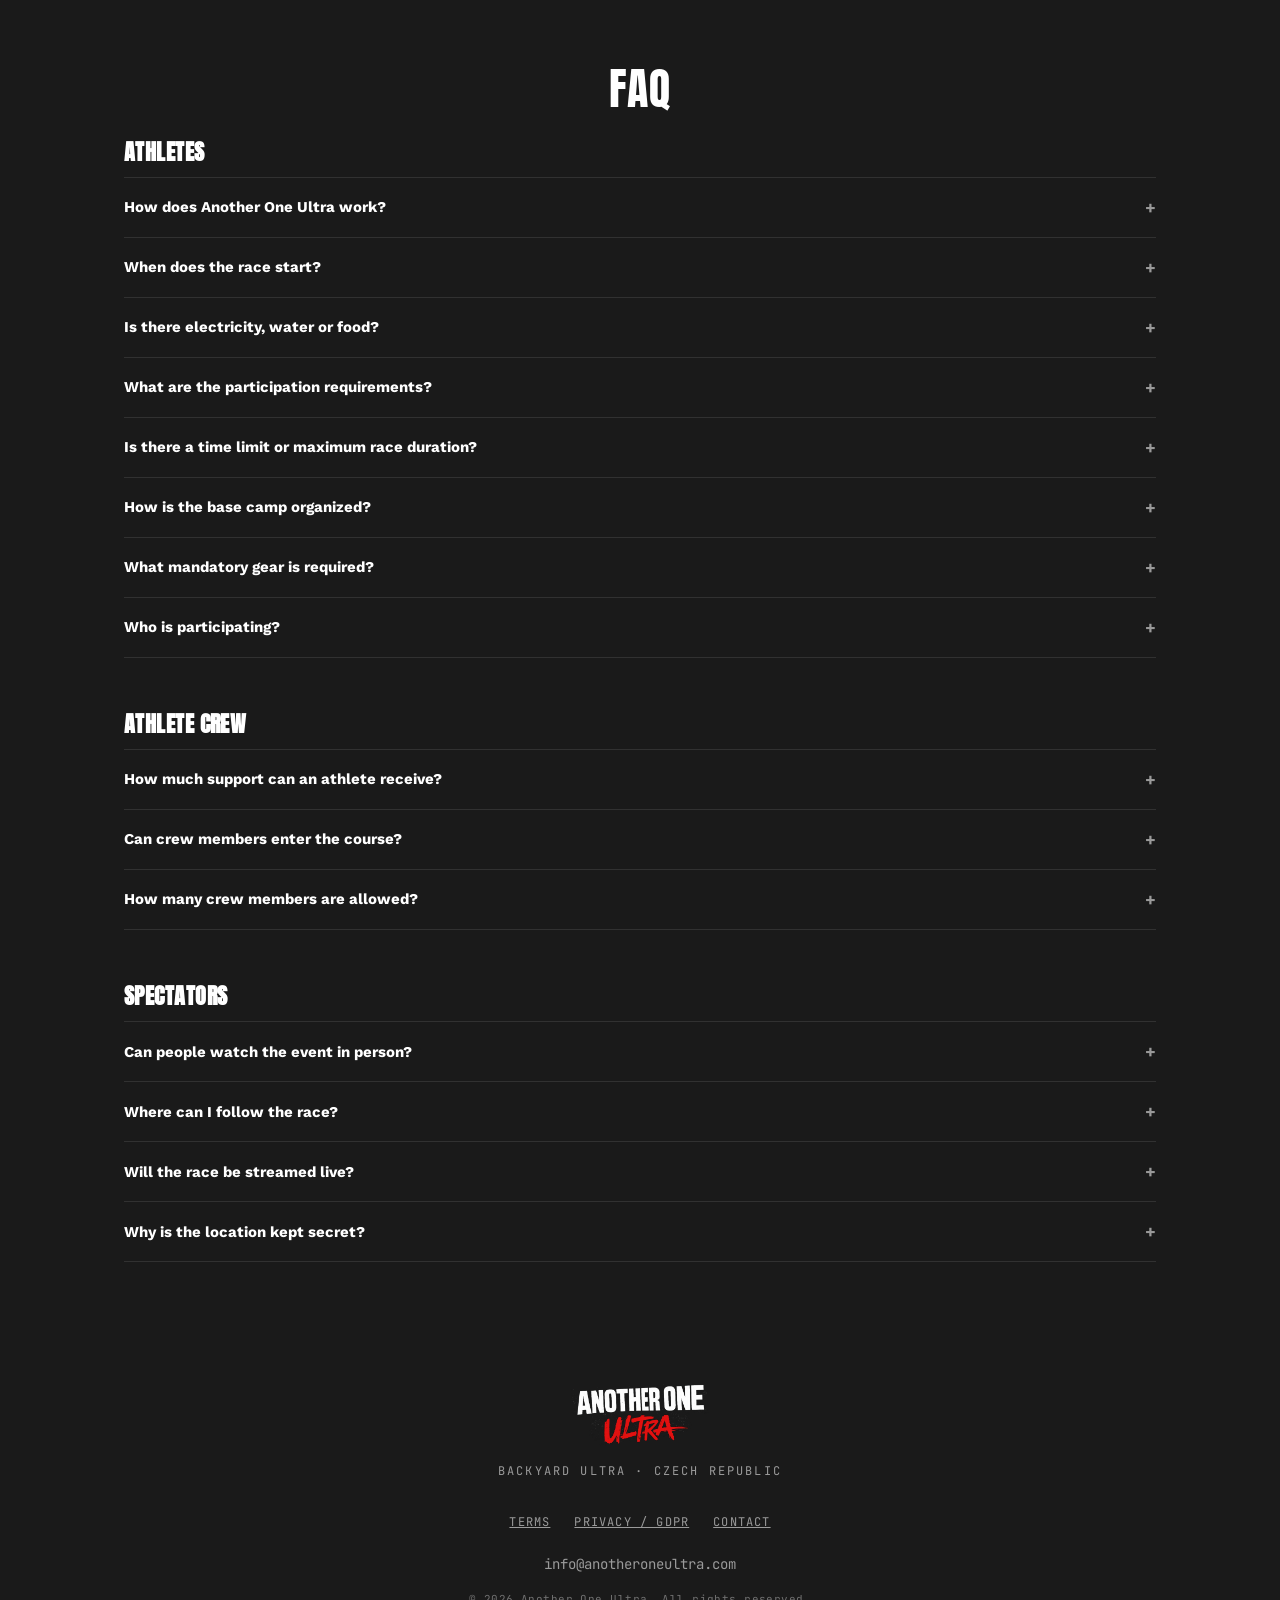
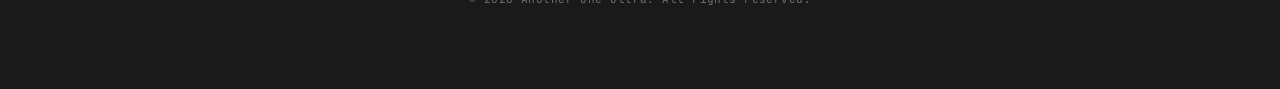
==== commit d7cc481f: "Add files via upload" ====
--- a/index.html
+++ b/index.html
@@ -7,7 +7,8 @@
 <link rel="preconnect" href="https://fonts.googleapis.com">
 <link rel="preconnect" href="https://fonts.gstatic.com" crossorigin>
 <link href="https://fonts.googleapis.com/css2?family=Anton&family=JetBrains+Mono:wght@400;500;700&family=Work+Sans:wght@400;500;600;700&display=swap" rel="stylesheet">
-<link rel="stylesheet" href="shared.css?v=6">
+<link rel="icon" type="image/png" href="favicon.png">
+<link rel="stylesheet" href="shared.css?v=9">
 
 </head>
 <body>
@@ -302,6 +303,7 @@
       <a href="contact.html">Contact</a>
     </div>
     <div class="footer-email"><a href="mailto:info@anotheroneultra.com">info@anotheroneultra.com</a></div>
+    <div class="footer-copyright">&copy; 2026 Another One Ultra. All rights reserved.</div>
   </div>
 </footer>
 
--- a/shared.css
+++ b/shared.css
@@ -133,6 +133,7 @@
   opacity:0.12; mix-blend-mode:overlay; pointer-events:none;
 }
 .hero-inner{position:relative; z-index:3; padding:80px 24px; width:100%; max-width:1080px; margin:0 auto;}
+.hero-inner-narrow{max-width:760px; text-align:center;}
 .eyebrow{
   font-family:'JetBrains Mono', monospace; font-size:12px; font-weight:500;
   letter-spacing:0.22em; text-transform:uppercase; color:var(--moss);
@@ -371,3 +372,7 @@
 .footer-email{font-family:'JetBrains Mono', monospace; font-size:14px; color:var(--paper-dim);}
 .footer-email a{text-decoration:none; color:var(--paper-dim); transition:color .2s;}
 .footer-email a:hover{color:var(--moss);}
+.footer-copyright{
+  font-family:'JetBrains Mono', monospace; font-size:11px; color:var(--moss-dim);
+  margin-top:16px; letter-spacing:0.04em;
+}
